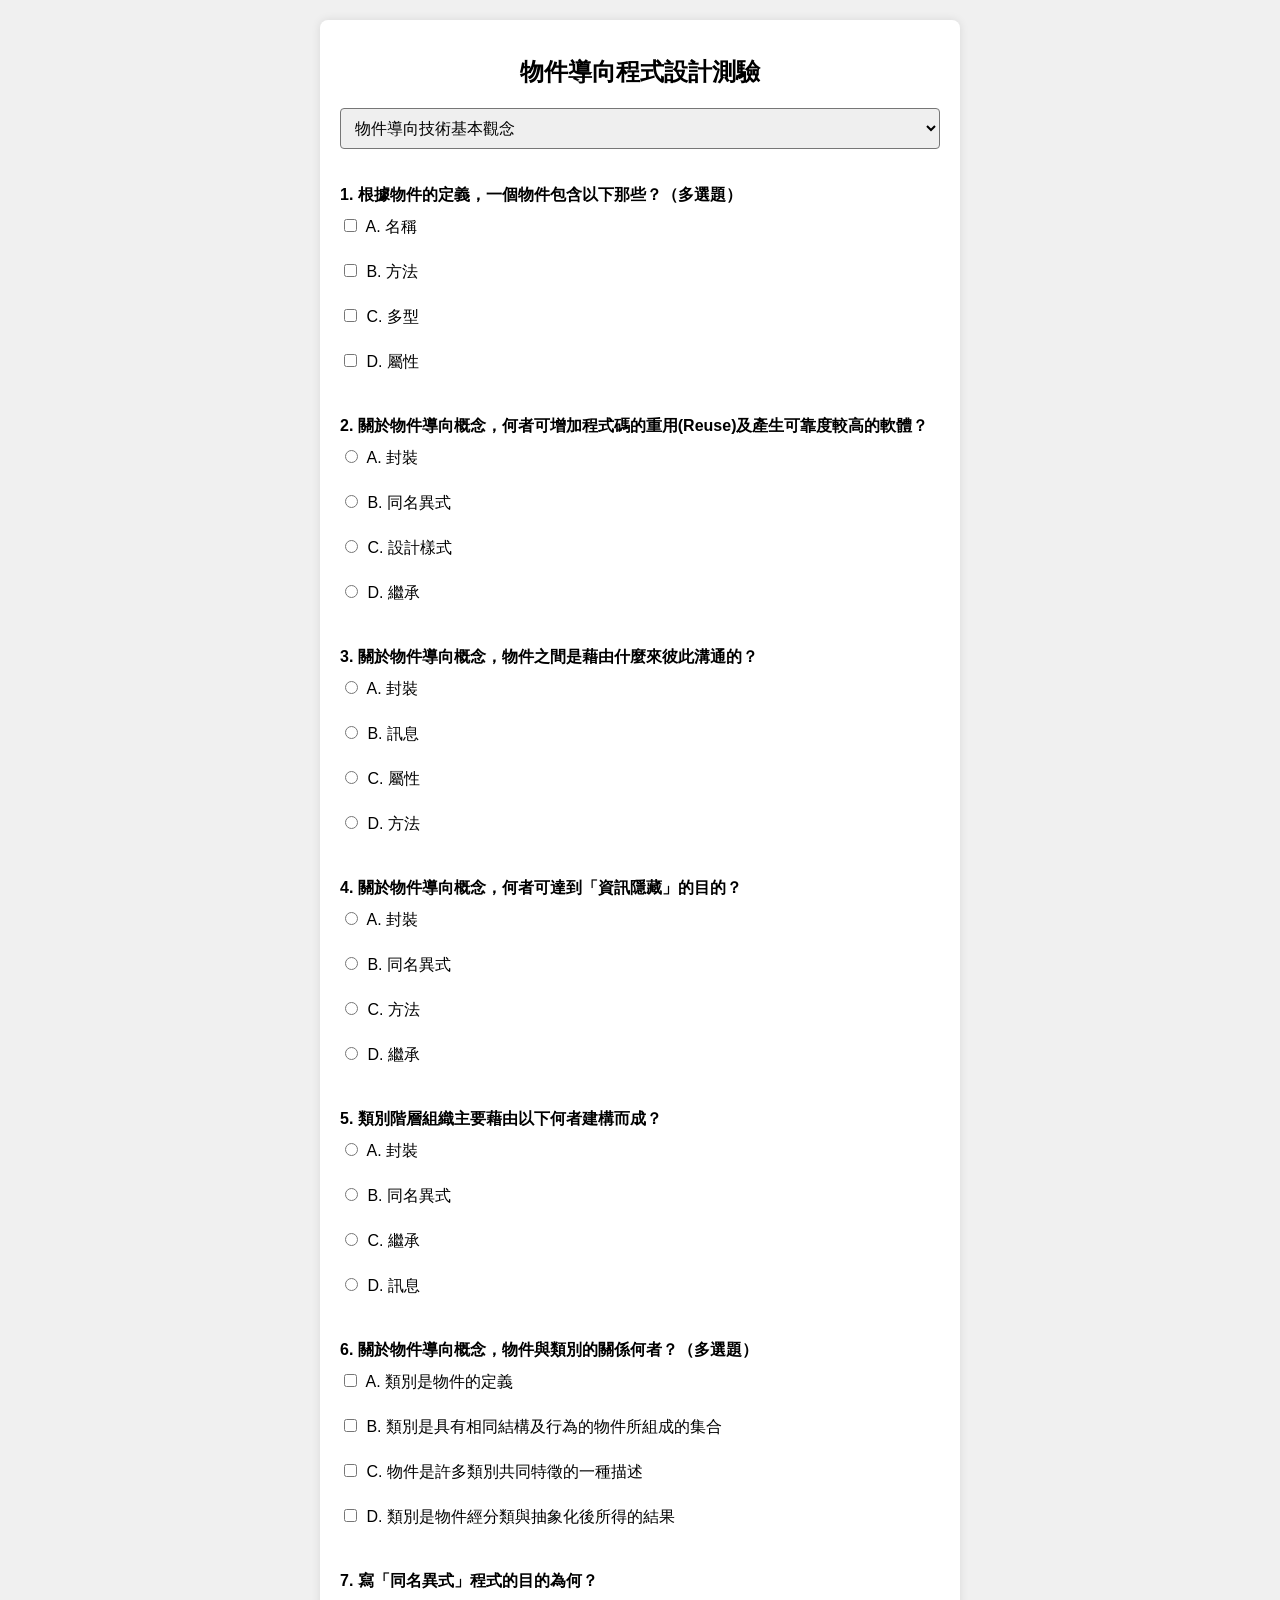
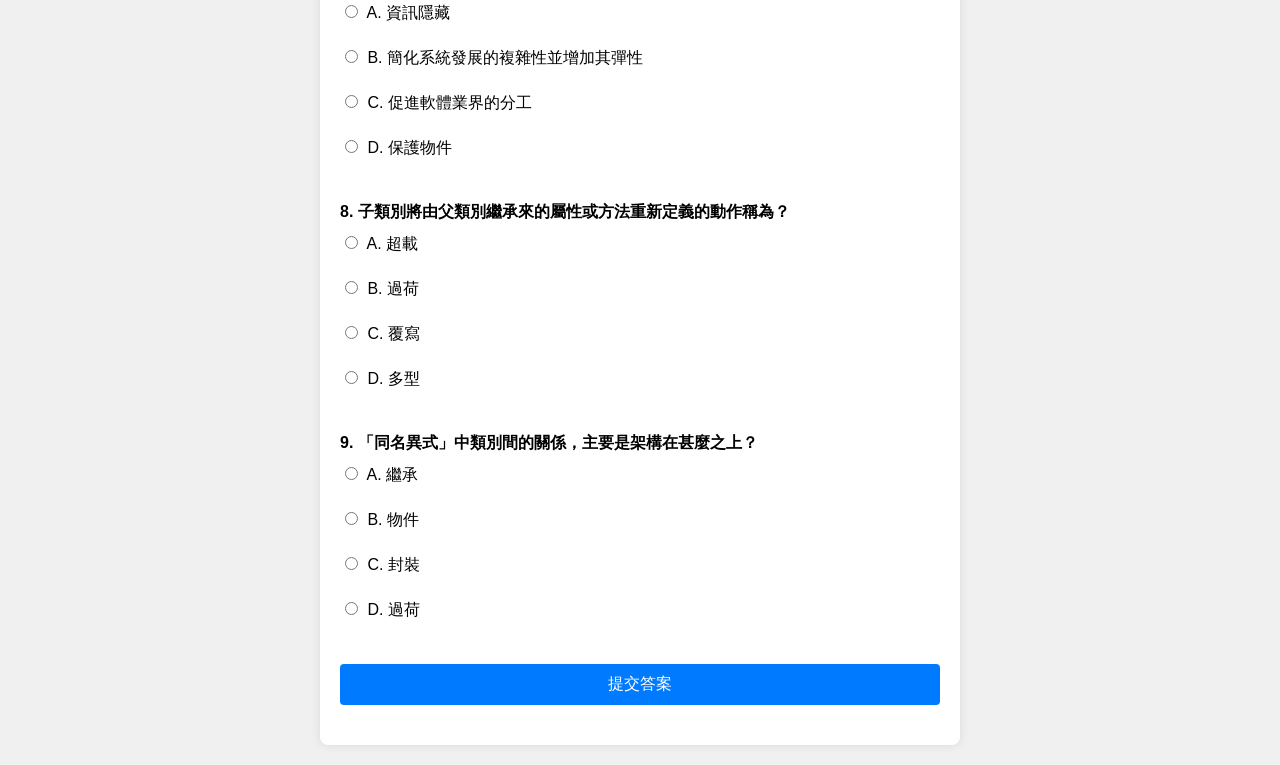
==== index.html @ 7e4e0c1c "Add files via upload" ====
<script type="text/javascript">
        var gk_isXlsx = false;
        var gk_xlsxFileLookup = {};
        var gk_fileData = {};
        function filledCell(cell) {
          return cell !== '' && cell != null;
        }
        function loadFileData(filename) {
        if (gk_isXlsx && gk_xlsxFileLookup[filename]) {
            try {
                var workbook = XLSX.read(gk_fileData[filename], { type: 'base64' });
                var firstSheetName = workbook.SheetNames[0];
                var worksheet = workbook.Sheets[firstSheetName];

                // Convert sheet to JSON to filter blank rows
                var jsonData = XLSX.utils.sheet_to_json(worksheet, { header: 1, blankrows: false, defval: '' });
                // Filter out blank rows (rows where all cells are empty, null, or undefined)
                var filteredData = jsonData.filter(row => row.some(filledCell));

                // Heuristic to find the header row by ignoring rows with fewer filled cells than the next row
                var headerRowIndex = filteredData.findIndex((row, index) =>
                  row.filter(filledCell).length >= filteredData[index + 1]?.filter(filledCell).length
                );
                // Fallback
                if (headerRowIndex === -1 || headerRowIndex > 25) {
                  headerRowIndex = 0;
                }

                // Convert filtered JSON back to CSV
                var csv = XLSX.utils.aoa_to_sheet(filteredData.slice(headerRowIndex)); // Create a new sheet from filtered array of arrays
                csv = XLSX.utils.sheet_to_csv(csv, { header: 1 });
                return csv;
            } catch (e) {
                console.error(e);
                return "";
            }
        }
        return gk_fileData[filename] || "";
        }
        </script><!DOCTYPE html>
<html lang="zh-TW">
<head>
  <meta charset="UTF-8">
  <meta name="viewport" content="width=device-width, initial-scale=1.0">
  <title>物件導向程式設計測驗</title>
  <style>
    body {
      font-family: Arial, sans-serif;
      background-color: #f0f0f0;
      margin: 0;
      padding: 20px;
    }
    .container {
      background-color: white;
      padding: 20px;
      border-radius: 8px;
      box-shadow: 0 0 10px rgba(0, 0, 0, 0.1);
      max-width: 600px;
      width: 100%;
      margin: 0 auto;
    }
    h1 {
      text-align: center;
      font-size: 24px;
      margin-bottom: 20px;
    }
    select {
      width: 100%;
      padding: 10px;
      margin-bottom: 20px;
      font-size: 16px;
      border-radius: 4px;
    }
    .question {
      margin-bottom: 20px;
    }
    .question p {
      font-weight: bold;
      margin-bottom: 10px;
    }
    .question img {
      max-width: 100%;
      height: auto;
      margin: 10px 0;
      border: 1px solid #ddd;
      border-radius: 4px;
    }
    label {
      display: block;
      margin-bottom: 5px;
    }
    input[type="radio"], input[type="checkbox"] {
      margin-right: 5px;
    }
    button {
      background-color: #007bff;
      color: white;
      padding: 10px;
      border: none;
      border-radius: 4px;
      cursor: pointer;
      width: 100%;
      font-size: 16px;
    }
    button:hover {
      background-color: #0056b3;
    }
    .result {
      margin-top: 10px;
      font-size: 14px;
    }
    .correct {
      color: green;
    }
    .incorrect {
      color: red;
    }
    #total-result {
      margin-top: 20px;
      font-weight: bold;
      text-align: center;
    }
    a {
      color: #007bff;
      text-decoration: underline;
    }
    a:hover {
      color: #0056b3;
    }
    html, body {
      height: auto;
      overflow-y: auto;
    }
  </style>
</head>
<body>
  <div class="container">
    <h1>物件導向程式設計測驗</h1>
    <select id="quiz-select">
      <option value="basic">物件導向技術基本觀念</option>
      <option value="modeling">物件資料結構塑模</option>
      <option value="interaction">互動行為塑模</option>
      <option value="activity">作業行為塑模</option>
    </select>
    <div id="quiz"></div>
    <button id="submit">提交答案</button>
    <div id="total-result"></div>
  </div>

  <script>
    const quizzes = {
      basic: [
        {
          id: 'q1',
          text: '根據物件的定義，一個物件包含以下那些？（多選題）',
          type: 'checkbox',
          options: [
            { value: 'A', label: '名稱' },
            { value: 'B', label: '方法' },
            { value: 'C', label: '多型' },
            { value: 'D', label: '屬性' }
          ],
          correct: ['A', 'B', 'D']
        },
        {
          id: 'q2',
          text: '關於物件導向概念，何者可增加程式碼的重用(Reuse)及產生可靠度較高的軟體？',
          type: 'radio',
          options: [
            { value: 'A', label: '封裝' },
            { value: 'B', label: '同名異式' },
            { value: 'C', label: '設計樣式' },
            { value: 'D', label: '繼承' }
          ],
          correct: 'D'
        },
        {
          id: 'q3',
          text: '關於物件導向概念，物件之間是藉由什麼來彼此溝通的？',
          type: 'radio',
          options: [
            { value: 'A', label: '封裝' },
            { value: 'B', label: '訊息' },
            { value: 'C', label: '屬性' },
            { value: 'D', label: '方法' }
          ],
          correct: 'B'
        },
        {
          id: 'q4',
          text: '關於物件導向概念，何者可達到「資訊隱藏」的目的？',
          type: 'radio',
          options: [
            { value: 'A', label: '封裝' },
            { value: 'B', label: '同名異式' },
            { value: 'C', label: '方法' },
            { value: 'D', label: '繼承' }
          ],
          correct: 'A'
        },
        {
          id: 'q5',
          text: '類別階層組織主要藉由以下何者建構而成？',
          type: 'radio',
          options: [
            { value: 'A', label: '封裝' },
            { value: 'B', label: '同名異式' },
            { value: 'C', label: '繼承' },
            { value: 'D', label: '訊息' }
          ],
          correct: 'C'
        },
        {
          id: 'q6',
          text: '關於物件導向概念，物件與類別的關係何者？（多選題）',
          type: 'checkbox',
          options: [
            { value: 'A', label: '類別是物件的定義' },
            { value: 'B', label: '類別是具有相同結構及行為的物件所組成的集合' },
            { value: 'C', label: '物件是許多類別共同特徵的一種描述' },
            { value: 'D', label: '類別是物件經分類與抽象化後所得的結果' }
          ],
          correct: ['A', 'B', 'D']
        },
        {
          id: 'q7',
          text: '寫「同名異式」程式的目的為何？',
          type: 'radio',
          options: [
            { value: 'A', label: '資訊隱藏' },
            { value: 'B', label: '簡化系統發展的複雜性並增加其彈性' },
            { value: 'C', label: '促進軟體業界的分工' },
            { value: 'D', label: '保護物件' }
          ],
          correct: 'B'
        },
        {
          id: 'q8',
          text: '子類別將由父類別繼承來的屬性或方法重新定義的動作稱為？',
          type: 'radio',
          options: [
            { value: 'A', label: '超載' },
            { value: 'B', label: '過荷' },
            { value: 'C', label: '覆寫' },
            { value: 'D', label: '多型' }
          ],
          correct: 'C'
        },
        {
          id: 'q9',
          text: '「同名異式」中類別間的關係，主要是架構在甚麼之上？',
          type: 'radio',
          options: [
            { value: 'A', label: '繼承' },
            { value: 'B', label: '物件' },
            { value: 'C', label: '封裝' },
            { value: 'D', label: '過荷' }
          ],
          correct: 'A'
        }
      ],
      modeling: [
        {
          id: 'q1',
          text: '在使用個案模式之中，最主要是利用何者去分析與設計出類別圖？',
          type: 'radio',
          options: [
            { value: 'A', label: '使用個案之情節' },
            { value: 'B', label: '使用個案圖' },
            { value: 'C', label: '行為者' },
            { value: 'D', label: '使用個案間之關係' }
          ],
          correct: 'A'
        },
        {
          id: 'q2',
          text: '以下何者最適合設計為類別的操作(或稱為方法)？（多選題）',
          type: 'checkbox',
          options: [
            { value: 'A', label: '置入購物車' },
            { value: 'B', label: '數量' },
            { value: 'C', label: '會員' },
            { value: 'D', label: '計算總金額' }
          ],
          correct: ['A', 'D']
        },
        {
          id: 'q3',
          text: '關於類別圖中關聯關係的基數，如果兩類別A與B，1個A的物件對應到多個B的物件，而1個B的物件也對應到多個A的物件，請問A與B之關聯基數為何？',
          type: 'radio',
          options: [
            { value: 'A', label: '1對1' },
            { value: 'B', label: '1對多' },
            { value: 'C', label: '多對1' },
            { value: 'D', label: '多對多' }
          ],
          correct: 'D'
        },
        {
          id: 'q4',
          text: '物件的特徵、值或狀態通常被設計成何者？',
          type: 'radio',
          options: [
            { value: 'A', label: '類別' },
            { value: 'B', label: '屬性' },
            { value: 'C', label: '操作' },
            { value: 'D', label: '訊息' }
          ],
          correct: 'B'
        },
        {
          id: 'q5',
          text: '價格適合當作以下哪個類別的屬性？',
          type: 'radio',
          options: [
            { value: 'A', label: '商品' },
            { value: 'B', label: '倉庫' },
            { value: 'C', label: '業務部' },
            { value: 'D', label: '客戶' }
          ],
          correct: 'A'
        },
        {
          id: 'q6',
          text: '在我們所學的分析與設計的方法中，完成需求塑模之後，以下哪一種圖要優先完成？',
          type: 'radio',
          options: [
            { value: 'A', label: '類別圖' },
            { value: 'B', label: '循序圖' },
            { value: 'C', label: '元件圖' },
            { value: 'D', label: '合作圖' }
          ],
          correct: 'A'
        },
        {
          id: 'q7',
          text: '以下那一種圖可用於描述一系統於某一時間點的系統影像(Snapshot)，並可藉由一時間序列的此種圖形來表達系統的行為？',
          type: 'radio',
          options: [
            { value: 'A', label: '物件圖' },
            { value: 'B', label: '元件圖' },
            { value: 'C', label: '部署圖' },
            { value: 'D', label: '使用個案圖' }
          ],
          correct: 'A'
        },
        {
          id: 'q8',
          text: '物件圖必須以下面那一種圖的內容做為基礎？',
          type: 'radio',
          options: [
            { value: 'A', label: '部署圖' },
            { value: 'B', label: '類別圖' },
            { value: 'C', label: '狀態圖' },
            { value: 'D', label: '元件圖' }
          ],
          correct: 'B'
        },
        {
          id: 'q9',
          text: '附件中的圖形，哪些是子類別？（多選題）',
          image: 'https://flipclass.stust.edu.tw/sysdata/attach/kexam.32881/kques.792079/41922f238515ae775516081a9385f097.png',
          type: 'checkbox',
          options: [
            { value: 'A', label: '客戶' },
            { value: 'B', label: '個人客戶' },
            { value: 'C', label: '公司客戶' },
            { value: 'D', label: '員工' }
          ],
          correct: ['B', 'C']
        },
        {
          id: 'q10',
          text: '附件中的圖形，哪些是子類別？（多選題）',
          image: 'https://flipclass.stust.edu.tw/sysdata/attach/kexam.32881/kques.792080/d2e7b8fa0a4dc92fdf7e2ba52b1435cc.png',
          type: 'checkbox',
          options: [
            { value: 'A', label: '客戶' },
            { value: 'B', label: '個人客戶' },
            { value: 'C', label: '公司客戶' },
            { value: 'D', label: '員工' }
          ],
          correct: ['B', 'C']
        },
        {
          id: 'q11',
          text: '底下的圖形中，個人客戶有幾個屬性？',
          image: 'https://flipclass.stust.edu.tw/sysdata/attach/kexam.32881/kques.792080/d2e7b8fa0a4dc92fdf7e2ba52b1435cc.png',
          type: 'radio',
          options: [
            { value: 'A', label: '1' },
            { value: 'B', label: '3' },
            { value: 'C', label: '4' },
            { value: 'D', label: '5' }
          ],
          correct: 'B'
        }
      ],
      interaction: [
        {
          id: 'q1',
          text: '以下那一種圖可以描述物件間以訊息傳遞之互動行為？',
          type: 'radio',
          options: [
            { value: 'A', label: '部署圖' },
            { value: 'B', label: '循序圖' },
            { value: 'C', label: '狀態圖' },
            { value: 'D', label: '類別圖' }
          ],
          correct: 'B'
        },
        {
          id: 'q2',
          text: '循序圖所描述物件間訊息傳遞之互動過程，主要是來自於哪裡？',
          type: 'radio',
          options: [
            { value: 'A', label: '物件圖' },
            { value: 'B', label: '使用個案之情節' },
            { value: 'C', label: '類別圖' },
            { value: 'D', label: '使用個案圖' }
          ],
          correct: 'B'
        },
        {
          id: 'q3',
          text: '關於循序圖中的各種元素，以下何者描述錯誤？',
          type: 'radio',
          options: [
            { value: 'A', label: '「控制焦點」表達物件執行某動作之時段' },
            { value: 'B', label: '「訊息」是由某一物件送至另一物件以啟動操作' },
            { value: 'C', label: '「生命線」是表達物件在某時段之存在' },
            { value: 'D', label: '「物件」不能傳送訊息給行為者' }
          ],
          correct: 'D'
        },
        {
          id: 'q4',
          text: '下圖中，哪一個不是操作？',
          image: 'https://flipclass.stust.edu.tw/sysdata/attach/itemPool.125/kques.82865/ba0c3c508a8ff8b4c70ac8c2fc1a2e60.png',
          type: 'radio',
          options: [
            { value: 'A', label: '修改訂購數量' },
            { value: 'B', label: '設定訂購數量' },
            { value: 'C', label: '計算總金額' },
            { value: 'D', label: '購物車內容明細' }
          ],
          correct: 'D'
        },
        {
          id: 'q5',
          text: '在下圖中，購物車物件擁有哪些操作或方法？（多選題）',
          image: 'https://flipclass.stust.edu.tw/sysdata/attach/itemPool.125/kques.82865/ba0c3c508a8ff8b4c70ac8c2fc1a2e60.png',
          type: 'checkbox',
          options: [
            { value: 'A', label: '修改訂購數量' },
            { value: 'B', label: '設定訂購數量' },
            { value: 'C', label: '計算總金額' },
            { value: 'D', label: '購物車內容明細' }
          ],
          correct: ['B', 'C']
        },
        {
          id: 'q6',
          text: '根據上課教材的方法，是參考以下那些去建構循序圖？（多選題）',
          type: 'checkbox',
          options: [
            { value: 'A', label: '類別圖' },
            { value: 'B', label: '使用個案情節' },
            { value: 'C', label: '元件圖' },
            { value: 'D', label: '活動圖' }
          ],
          correct: ['A', 'B']
        },
        {
          id: 'q7',
          text: '以下哪種圖，訊息必須標示序號，否則無法知道訊息發送的順序？',
          type: 'radio',
          options: [
            { value: 'A', label: '使用個案圖' },
            { value: 'B', label: '循序圖' },
            { value: 'C', label: '類別圖' },
            { value: 'D', label: '合作圖' }
          ],
          correct: 'D'
        },
        {
          id: 'q8',
          text: '循序圖中的那一種框架可做為隱藏部分細節之用？',
          type: 'radio',
          options: [
            { value: 'A', label: '多選一' },
            { value: 'B', label: '迴圈' },
            { value: 'C', label: '平行' },
            { value: 'D', label: '參考' }
          ],
          correct: 'D'
        },
        {
          id: 'q9',
          text: '如果循序圖沒有使用到框架，可以和那一種圖互相轉換？',
          type: 'radio',
          options: [
            { value: 'A', label: '狀態圖' },
            { value: 'B', label: '活動圖' },
            { value: 'C', label: '元件圖' },
            { value: 'D', label: '合作圖' }
          ],
          correct: 'D'
        },
        {
          id: 'q10',
          text: '附件中的圖形，哪一個是第三個送出的訊息？',
          image: 'https://flipclass.stust.edu.tw/sysdata/attach/kexam.33221/kques.803664/0f6ecdab46a3a22356ce23ea59856f04.png',
          type: 'radio',
          options: [
            { value: 'A', label: '修改訂購數量' },
            { value: 'B', label: '設定訂購數量' },
            { value: 'C', label: '計算總金額' },
            { value: 'D', label: '購物車內容明細' }
          ],
          correct: 'C'
        }
      ],
      activity: [
        {
          id: 'q1',
          text: '以下那一種圖可表達被描述者在其生命週期中的一些情況(Situation)，且在這些情況中轉換，每個情況都滿足某條件，可能正等待某些事件的發生，且可能正在執行某活動？',
          type: 'radio',
          options: [
            { value: 'A', label: '類別圖' },
            { value: 'B', label: '部署圖' },
            { value: 'C', label: '活動圖' },
            { value: 'D', label: '狀態圖' }
          ],
          correct: 'D'
        },
        {
          id: 'q2',
          text: '狀態圖可以描述以下何者的狀態與轉換？（多選題）',
          type: 'checkbox',
          options: [
            { value: 'A', label: '軟體' },
            { value: 'B', label: '硬體' },
            { value: 'C', label: '大自然現象' },
            { value: 'D', label: '以上皆非' }
          ],
          correct: ['A', 'B', 'C']
        },
        {
          id: 'q3',
          text: '哪些圖可以表達事情的先後順序？（多選題）',
          type: 'checkbox',
          options: [
            { value: 'A', label: '使用個案圖' },
            { value: 'B', label: '流程圖' },
            { value: 'C', label: '環境圖' },
            { value: 'D', label: '活動圖' }
          ],
          correct: ['B', 'D']
        },
        {
          id: 'q4',
          text: '關於狀態圖中之轉換：事件 [成立條件] ／ 動作，以下描述何者錯誤？',
          type: 'radio',
          options: [
            { value: 'A', label: '在每個轉換這三者都要具備' },
            { value: 'B', label: '[成立條件] 若判斷為真，狀態轉換才能發生' },
            { value: 'C', label: '動作是指一短暫且不能中斷的行為，執行完才會進入目的狀態' },
            { value: 'D', label: '事件是一種刺激，能激起狀態的轉換' }
          ],
          correct: 'A'
        },
        {
          id: 'q5',
          text: '以下那些圖具有深度？（多選題）',
          type: 'checkbox',
          options: [
            { value: 'A', label: '狀態圖' },
            { value: 'B', label: '活動圖' },
            { value: 'C', label: '元件圖' },
            { value: 'D', label: '部署圖' }
          ],
          correct: ['A', 'B']
        },
        {
          id: 'q6',
          text: '狀態圖中，那一種狀態可作為記憶之用？',
          type: 'radio',
          options: [
            { value: 'A', label: '超狀態' },
            { value: 'B', label: '結束狀態' },
            { value: 'C', label: '起始狀態' },
            { value: 'D', label: '歷史狀態' }
          ],
          correct: 'D'
        },
        {
          id: 'q7',
          text: '關於下圖，以下敘述何者錯誤？',
          image: 'https://flipclass.stust.edu.tw/sysdata/attach/kexam.33220/kques.803651/170c88b1de04f088accedf4e131e18fc.png',
          type: 'radio',
          options: [
            { value: 'A', label: '由狀態A，經事件p，進入狀態F的子狀態F1。' },
            { value: 'B', label: '由狀態B，經事件q，進入狀態F的子狀態F2。' },
            { value: 'C', label: '在狀態F的子狀態F3，經事件r，進入狀態C。' },
            { value: 'D', label: '狀態F必須進入結束狀態後，且經事件s，才能進入狀態D。' }
          ],
          correct: 'D'
        },
        {
          id: 'q8',
          text: '關於底下的圖形，何者描述錯誤？',
          image: 'https://flipclass.stust.edu.tw/sysdata/attach/kexam.33220/kques.803652/44599e50c51b6e5c7b951754764178e9.png',
          type: 'radio',
          options: [
            { value: 'A', label: '「24小時出貨」與「一般出貨」二選一執行' },
            { value: 'B', label: '有設定責任區' },
            { value: 'C', label: '「發票處理」與「出貨處理」可同時執行' },
            { value: 'D', label: '「結束訂單」上面只要任何一方先完成，馬上就可執行「結束訂單」' }
          ],
          correct: 'D'
        },
        {
          id: 'q9',
          text: '附圖中的洗滌狀態是哪一種類型的狀態？',
          image: 'https://flipclass.stust.edu.tw/sysdata/attach/kexam.33220/kques.803653/032d042cbc6d75a259083890db685053.png',
          type: 'radio',
          options: [
            { value: 'A', label: '循序組合狀態' },
            { value: 'B', label: '同步組合狀態' },
            { value: 'C', label: '歷史狀態' },
            { value: 'D', label: '開始狀態' }
          ],
          correct: 'A'
        },
        {
          id: 'q10',
          text: '關於下圖，以下敘述何者錯誤？',
          image: 'https://flipclass.stust.edu.tw/sysdata/attach/kexam.33220/kques.803654/8a0312f90f5aacfa0a92c83627f1a53b.png',
          type: 'radio',
          options: [
            { value: 'A', label: '一進入洗滌狀態，即同時處在「攪拌式」與「低速」兩個子狀態' },
            { value: 'B', label: '一分鐘後，即同時處在「攪拌式」與「中速」兩個子狀態' },
            { value: 'C', label: '五分鐘後，即同時處在「離心力」與「中速」兩個子狀態' },
            { value: 'D', label: '同時進入「結束」子狀態' }
          ],
          correct: 'C'
        }
      ]
    };

    const quizSelect = document.getElementById('quiz-select');
    const quizContainer = document.getElementById('quiz');
    const submitButton = document.getElementById('submit');
    const totalResult = document.getElementById('total-result');

    function renderQuiz(quizKey) {
      quizContainer.innerHTML = '';
      totalResult.innerHTML = '';
      const questions = quizzes[quizKey];
      try {
        questions.forEach((q, index) => {
          const questionDiv = document.createElement('div');
          questionDiv.className = 'question';
          questionDiv.innerHTML = `
            <p>${index + 1}. ${q.text}</p>
            ${q.image ? `<img src="${q.image}" alt="UML Diagram"><br><a href="${q.image}" target="_blank">查看原始圖片</a>` : ''}
            ${q.options.map(option => `
              <label>
                <input type="${q.type}" name="${q.id}" value="${option.value}">
                ${option.value}. ${option.label}
              </label><br>
            `).join('')}
            <p id="result-${q.id}" class="result"></p>
          `;
          quizContainer.appendChild(questionDiv);
        });
      } catch (error) {
        console.error('題目生成失敗:', error);
        quizContainer.innerHTML = '<p style="color: red;">題目載入失敗，請檢查程式碼或瀏覽器設定。</p>';
      }
    }

    // 初始載入第一個測驗
    renderQuiz(quizSelect.value);

    // 當選擇測驗時重新渲染
    quizSelect.addEventListener('change', () => {
      renderQuiz(quizSelect.value);
    });

    // 提交答案
    submitButton.addEventListener('click', () => {
      const questions = quizzes[quizSelect.value];
      let score = 0;
      const total = questions.length;

      questions.forEach(q => {
        const resultElement = document.getElementById(`result-${q.id}`);
        if (q.type === 'checkbox') {
          const selected = Array.from(document.querySelectorAll(`input[name="${q.id}"]:checked`)).map(input => input.value);
          const correct = q.correct;
          if (selected.length === correct.length && selected.every(val => correct.includes(val))) {
            score++;
            resultElement.innerHTML = '<span class="correct">正確</span>';
          } else {
            resultElement.innerHTML = `<span class="incorrect">錯誤 正確答案是 ${correct.join(', ')}</span>`;
          }
        } else {
          const selected = document.querySelector(`input[name="${q.id}"]:checked`)?.value;
          if (selected === q.correct) {
            score++;
            resultElement.innerHTML = '<span class="correct">正確</span>';
          } else {
            resultElement.innerHTML = `<span class="incorrect">錯誤 正確答案是 ${q.correct}</span>`;
          }
        }
      });

      totalResult.innerHTML = `總得分：${score} / ${total}（${(score / total * 100).toFixed(2)}%）`;
    });
  </script>
</body>
</html>
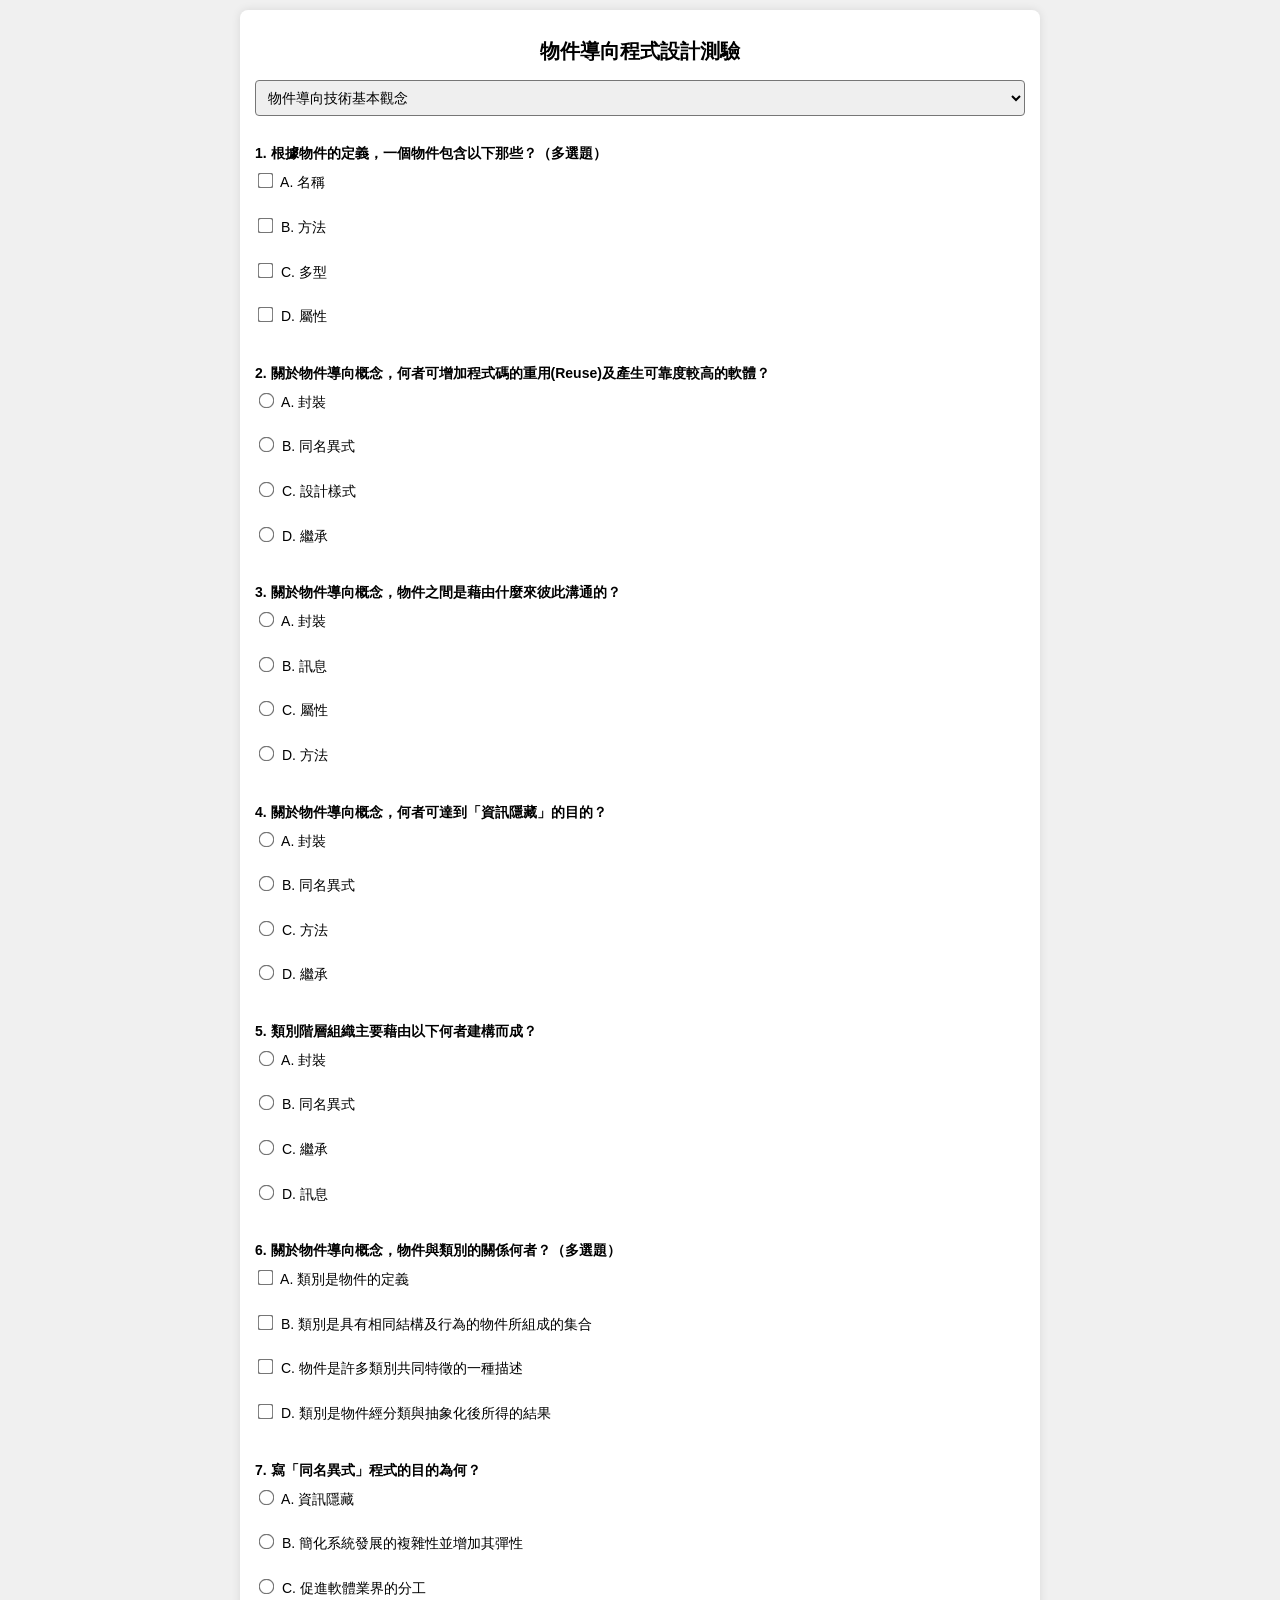
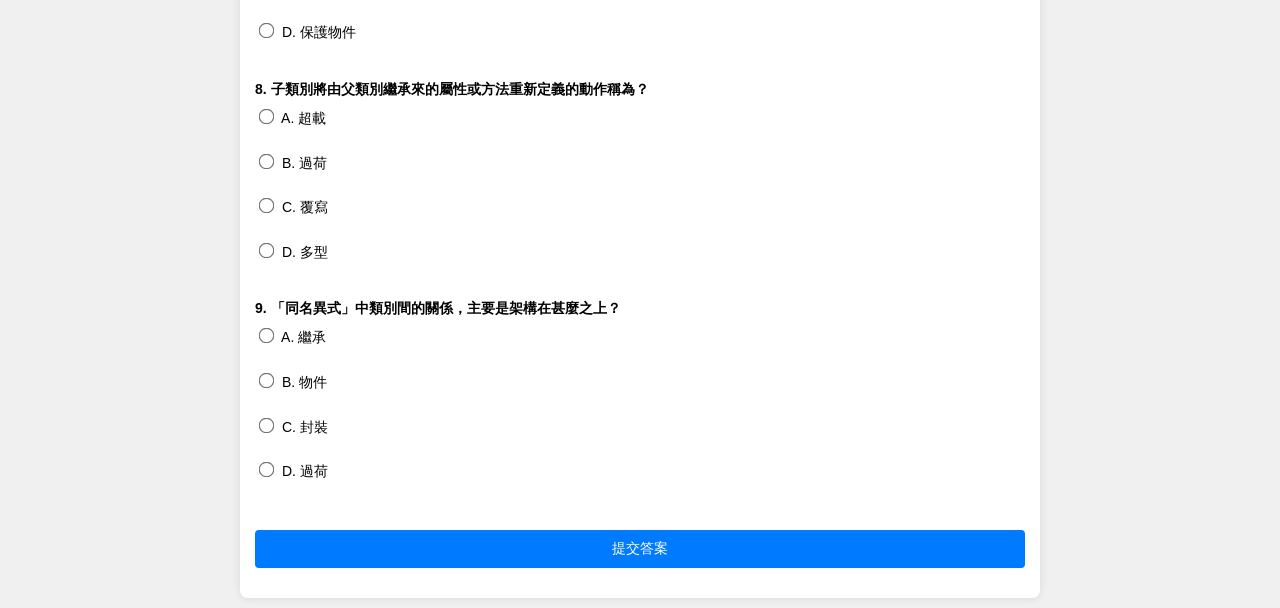
==== commit b63ab9f0: "Add files via upload" ====
--- a/index.html
+++ b/index.html
@@ -41,56 +41,64 @@
 <html lang="zh-TW">
 <head>
   <meta charset="UTF-8">
-  <meta name="viewport" content="width=device-width, initial-scale=1.0">
+  <meta name="viewport" content="width=device-width, initial-scale=1.0, maximum-scale=2.0">
   <title>物件導向程式設計測驗</title>
   <style>
     body {
       font-family: Arial, sans-serif;
       background-color: #f0f0f0;
       margin: 0;
-      padding: 20px;
+      padding: 10px;
+      font-size: 16px;
     }
     .container {
       background-color: white;
-      padding: 20px;
+      padding: 15px;
       border-radius: 8px;
       box-shadow: 0 0 10px rgba(0, 0, 0, 0.1);
-      max-width: 600px;
+      max-width: 800px;
       width: 100%;
       margin: 0 auto;
+      box-sizing: border-box;
     }
     h1 {
       text-align: center;
-      font-size: 24px;
-      margin-bottom: 20px;
+      font-size: 20px;
+      margin-bottom: 15px;
     }
     select {
       width: 100%;
-      padding: 10px;
-      margin-bottom: 20px;
-      font-size: 16px;
+      padding: 8px;
+      margin-bottom: 15px;
+      font-size: 14px;
       border-radius: 4px;
+      box-sizing: border-box;
     }
     .question {
-      margin-bottom: 20px;
+      margin-bottom: 15px;
     }
     .question p {
       font-weight: bold;
-      margin-bottom: 10px;
+      margin-bottom: 8px;
+      font-size: 14px;
     }
     .question img {
       max-width: 100%;
       height: auto;
-      margin: 10px 0;
+      margin: 8px 0;
       border: 1px solid #ddd;
       border-radius: 4px;
+      display: block;
     }
     label {
       display: block;
       margin-bottom: 5px;
+      font-size: 14px;
+      line-height: 1.4;
     }
     input[type="radio"], input[type="checkbox"] {
       margin-right: 5px;
+      transform: scale(1.2);
     }
     button {
       background-color: #007bff;
@@ -100,14 +108,22 @@
       border-radius: 4px;
       cursor: pointer;
       width: 100%;
-      font-size: 16px;
+      font-size: 14px;
+      margin-top: 10px;
+      box-sizing: border-box;
     }
     button:hover {
       background-color: #0056b3;
     }
+    #next-unit {
+      background-color: #28a745;
+    }
+    #next-unit:hover {
+      background-color: #218838;
+    }
     .result {
-      margin-top: 10px;
-      font-size: 14px;
+      margin-top: 8px;
+      font-size: 12px;
     }
     .correct {
       color: green;
@@ -116,13 +132,15 @@
       color: red;
     }
     #total-result {
-      margin-top: 20px;
+      margin-top: 15px;
       font-weight: bold;
       text-align: center;
+      font-size: 14px;
     }
     a {
       color: #007bff;
       text-decoration: underline;
+      font-size: 12px;
     }
     a:hover {
       color: #0056b3;
@@ -130,6 +148,42 @@
     html, body {
       height: auto;
       overflow-y: auto;
+      -webkit-overflow-scrolling: touch;
+    }
+    @media (max-width: 600px) {
+      body {
+        padding: 5px;
+        font-size: 14px;
+      }
+      .container {
+        padding: 10px;
+      }
+      h1 {
+        font-size: 18px;
+      }
+      select {
+        font-size: 12px;
+        padding: 6px;
+      }
+      .question p {
+        font-size: 12px;
+      }
+      label {
+        font-size: 12px;
+      }
+      button {
+        font-size: 12px;
+        padding: 8px;
+      }
+      .result {
+        font-size: 11px;
+      }
+      #total-result {
+        font-size: 12px;
+      }
+      a {
+        font-size: 11px;
+      }
     }
   </style>
 </head>
@@ -141,9 +195,11 @@
       <option value="modeling">物件資料結構塑模</option>
       <option value="interaction">互動行為塑模</option>
       <option value="activity">作業行為塑模</option>
+      <option value="component">系統元件與結構塑模</option>
     </select>
     <div id="quiz"></div>
     <button id="submit">提交答案</button>
+    <button id="next-unit" style="display: none;">下一個單元</button>
     <div id="total-result"></div>
   </div>
 
@@ -646,17 +702,135 @@
           ],
           correct: 'C'
         }
+      ],
+      component: [
+        {
+          id: 'q1',
+          text: '元件圖主要是描述何種元件之間的靜態結構關係？',
+          type: 'radio',
+          options: [
+            { value: 'A', label: '軟體' },
+            { value: 'B', label: '使用個案' },
+            { value: 'C', label: '硬體' },
+            { value: 'D', label: '活動' }
+          ],
+          correct: 'A'
+        },
+        {
+          id: 'q2',
+          text: '以下何者不能是元件圖中的元件？',
+          type: 'radio',
+          options: [
+            { value: 'A', label: '可執行檔' },
+            { value: 'B', label: '程式檔' },
+            { value: 'C', label: '資料庫' },
+            { value: 'D', label: '智慧型手機' }
+          ],
+          correct: 'D'
+        },
+        {
+          id: 'q3',
+          text: '附件中的圖形是那一種UML圖？',
+          image: 'https://flipclass.stust.edu.tw/sysdata/attach/kexam.33219/kques.803640/715112fc4b56b3e5c054fd697c41e80b.png',
+          type: 'radio',
+          options: [
+            { value: 'A', label: '部署圖' },
+            { value: 'B', label: '元件圖' },
+            { value: 'C', label: '活動圖' },
+            { value: 'D', label: '循序圖' }
+          ],
+          correct: 'B'
+        },
+        {
+          id: 'q4',
+          text: '附圖中有多少個介面？',
+          image: 'https://flipclass.stust.edu.tw/sysdata/attach/kexam.33219/kques.803642/ce556f858750f3d74439fc948170f65d.png',
+          type: 'radio',
+          options: [
+            { value: 'A', label: '1' },
+            { value: 'B', label: '2' },
+            { value: 'C', label: '3' },
+            { value: 'D', label: '4' }
+          ],
+          correct: 'B'
+        },
+        {
+          id: 'q5',
+          text: '在元件圖中，介面通常用那些符號來表示？（多選題）',
+          type: 'checkbox',
+          options: [
+            { value: 'A', label: '小空心圓' },
+            { value: 'B', label: '類別符號' },
+            { value: 'C', label: '表格符號' },
+            { value: 'D', label: '三角符號' }
+          ],
+          correct: ['A', 'B']
+        },
+        {
+          id: 'q6',
+          text: '附件中的圖形是那一種UML圖？',
+          image: 'https://flipclass.stust.edu.tw/sysdata/attach/kexam.33219/kques.803641/4ed36153cacdea6217ec62923ce29776.png',
+          type: 'radio',
+          options: [
+            { value: 'A', label: '類別圖' },
+            { value: 'B', label: '狀態圖' },
+            { value: 'C', label: '元件圖' },
+            { value: 'D', label: '部署圖' }
+          ],
+          correct: 'D'
+        },
+        {
+          id: 'q7',
+          text: '附圖中有多少個節點？',
+          image: 'https://flipclass.stust.edu.tw/sysdata/attach/kexam.33219/kques.803643/731c1867986f22cdbb9300f4300c84c2.png',
+          type: 'radio',
+          options: [
+            { value: 'A', label: '2' },
+            { value: 'B', label: '3' },
+            { value: 'C', label: '4' },
+            { value: 'D', label: '5' }
+          ],
+          correct: 'C'
+        },
+        {
+          id: 'q8',
+          text: '使用者自行定義新的UML造型(stereotypes)，要以何種符號去標示其用途？',
+          type: 'radio',
+          options: [
+            { value: 'A', label: '{{ }}' },
+            { value: 'B', label: '<< >>' },
+            { value: 'C', label: '" "' },
+            { value: 'D', label: '(( ))' }
+          ],
+          correct: 'B'
+        },
+        {
+          id: 'q9',
+          text: '以下何者不能是部署圖中的節點(nodes)？',
+          type: 'radio',
+          options: [
+            { value: 'A', label: '伺服器' },
+            { value: 'B', label: '平板電腦' },
+            { value: 'C', label: '區域網路' },
+            { value: 'D', label: '作業系統' }
+          ],
+          correct: 'D'
+        }
       ]
     };
 
     const quizSelect = document.getElementById('quiz-select');
     const quizContainer = document.getElementById('quiz');
     const submitButton = document.getElementById('submit');
+    const nextUnitButton = document.getElementById('next-unit');
     const totalResult = document.getElementById('total-result');
+
+    const quizOrder = ['basic', 'modeling', 'interaction', 'activity', 'component'];
 
     function renderQuiz(quizKey) {
       quizContainer.innerHTML = '';
       totalResult.innerHTML = '';
+      nextUnitButton.style.display = 'none';
       const questions = quizzes[quizKey];
       try {
         questions.forEach((q, index) => {
@@ -718,6 +892,18 @@
       });
 
       totalResult.innerHTML = `總得分：${score} / ${total}（${(score / total * 100).toFixed(2)}%）`;
+      nextUnitButton.style.display = 'block';
+      const currentIndex = quizOrder.indexOf(quizSelect.value);
+      nextUnitButton.textContent = currentIndex < quizOrder.length - 1 ? '下一個單元' : '回到第一單元';
+    });
+
+    // 下一個單元
+    nextUnitButton.addEventListener('click', () => {
+      const currentIndex = quizOrder.indexOf(quizSelect.value);
+      const nextIndex = (currentIndex + 1) % quizOrder.length;
+      const nextQuizKey = quizOrder[nextIndex];
+      quizSelect.value = nextQuizKey;
+      renderQuiz(nextQuizKey);
     });
   </script>
 </body>
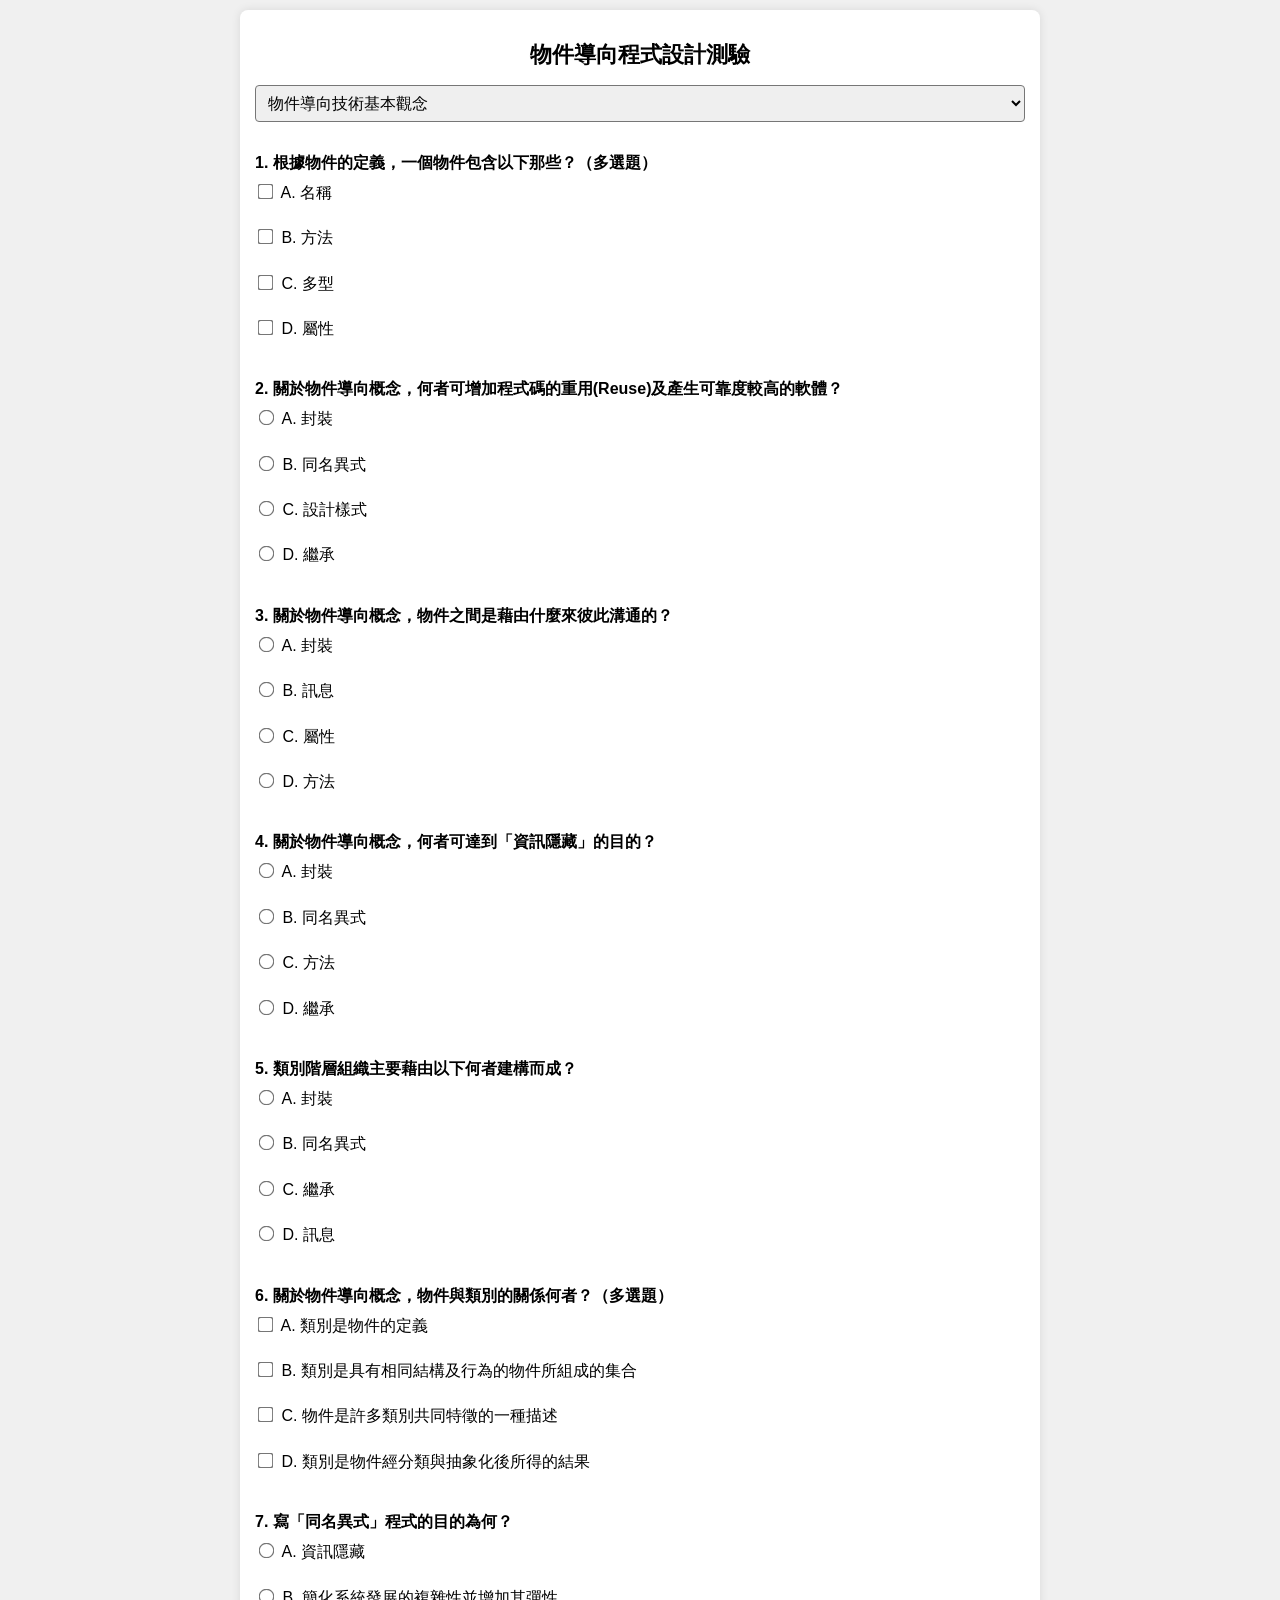
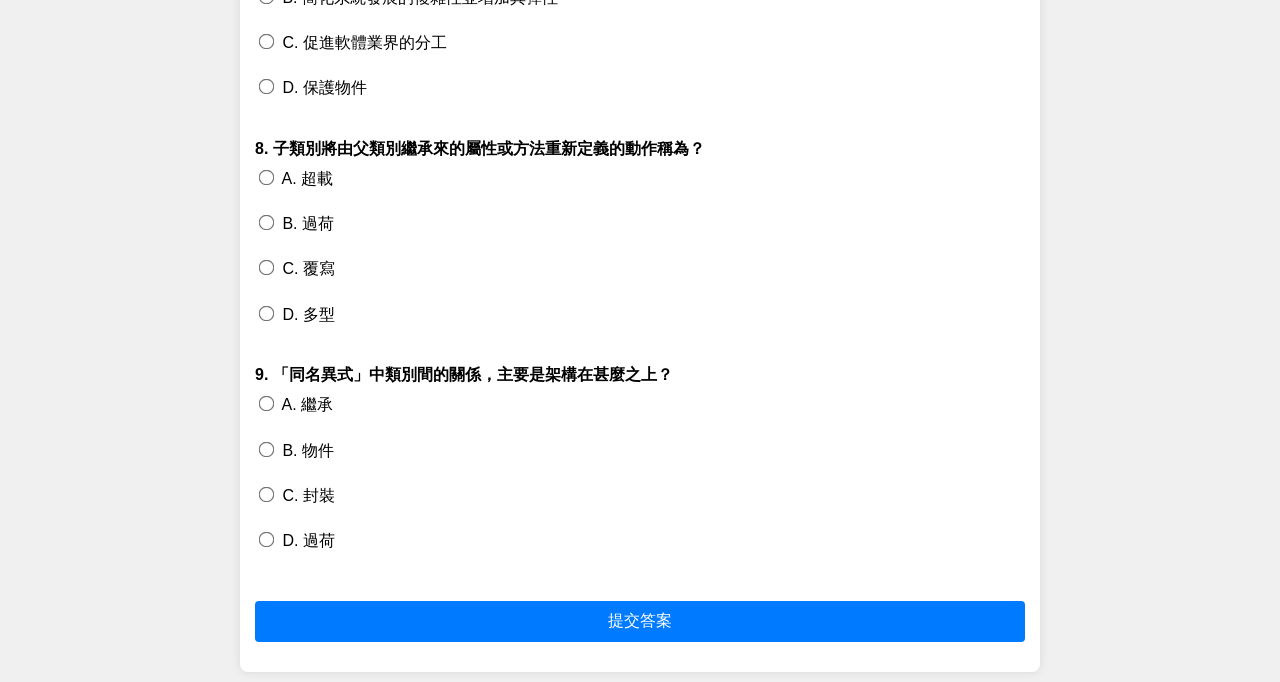
==== commit 67e28da1: "Add files via upload" ====
--- a/index.html
+++ b/index.html
@@ -63,14 +63,14 @@
     }
     h1 {
       text-align: center;
-      font-size: 20px;
+      font-size: 22px;
       margin-bottom: 15px;
     }
     select {
       width: 100%;
       padding: 8px;
       margin-bottom: 15px;
-      font-size: 14px;
+      font-size: 16px;
       border-radius: 4px;
       box-sizing: border-box;
     }
@@ -80,7 +80,7 @@
     .question p {
       font-weight: bold;
       margin-bottom: 8px;
-      font-size: 14px;
+      font-size: 16px;
     }
     .question img {
       max-width: 100%;
@@ -93,7 +93,7 @@
     label {
       display: block;
       margin-bottom: 5px;
-      font-size: 14px;
+      font-size: 16px;
       line-height: 1.4;
     }
     input[type="radio"], input[type="checkbox"] {
@@ -108,7 +108,7 @@
       border-radius: 4px;
       cursor: pointer;
       width: 100%;
-      font-size: 14px;
+      font-size: 16px;
       margin-top: 10px;
       box-sizing: border-box;
     }
@@ -123,7 +123,7 @@
     }
     .result {
       margin-top: 8px;
-      font-size: 12px;
+      font-size: 14px;
     }
     .correct {
       color: green;
@@ -135,12 +135,12 @@
       margin-top: 15px;
       font-weight: bold;
       text-align: center;
-      font-size: 14px;
+      font-size: 16px;
     }
     a {
       color: #007bff;
       text-decoration: underline;
-      font-size: 12px;
+      font-size: 14px;
     }
     a:hover {
       color: #0056b3;
@@ -153,36 +153,36 @@
     @media (max-width: 600px) {
       body {
         padding: 5px;
-        font-size: 14px;
+        font-size: 15px;
       }
       .container {
         padding: 10px;
       }
       h1 {
-        font-size: 18px;
+        font-size: 20px;
       }
       select {
+        font-size: 14px;
+        padding: 6px;
+      }
+      .question p {
+        font-size: 14px;
+      }
+      label {
+        font-size: 14px;
+      }
+      button {
+        font-size: 14px;
+        padding: 8px;
+      }
+      .result {
         font-size: 12px;
-        padding: 6px;
-      }
-      .question p {
+      }
+      #total-result {
+        font-size: 14px;
+      }
+      a {
         font-size: 12px;
-      }
-      label {
-        font-size: 12px;
-      }
-      button {
-        font-size: 12px;
-        padding: 8px;
-      }
-      .result {
-        font-size: 11px;
-      }
-      #total-result {
-        font-size: 12px;
-      }
-      a {
-        font-size: 11px;
       }
     }
   </style>
@@ -849,6 +849,7 @@
           `;
           quizContainer.appendChild(questionDiv);
         });
+        window.scrollTo(0, 0); // 每次渲染新測驗時滾動到頂部
       } catch (error) {
         console.error('題目生成失敗:', error);
         quizContainer.innerHTML = '<p style="color: red;">題目載入失敗，請檢查程式碼或瀏覽器設定。</p>';
@@ -865,6 +866,7 @@
 
     // 提交答案
     submitButton.addEventListener('click', () => {
+      const scrollPosition = window.scrollY; // 保存當前滾動位置
       const questions = quizzes[quizSelect.value];
       let score = 0;
       const total = questions.length;
@@ -895,6 +897,7 @@
       nextUnitButton.style.display = 'block';
       const currentIndex = quizOrder.indexOf(quizSelect.value);
       nextUnitButton.textContent = currentIndex < quizOrder.length - 1 ? '下一個單元' : '回到第一單元';
+      window.scrollTo(0, scrollPosition); // 恢復滾動位置
     });
 
     // 下一個單元
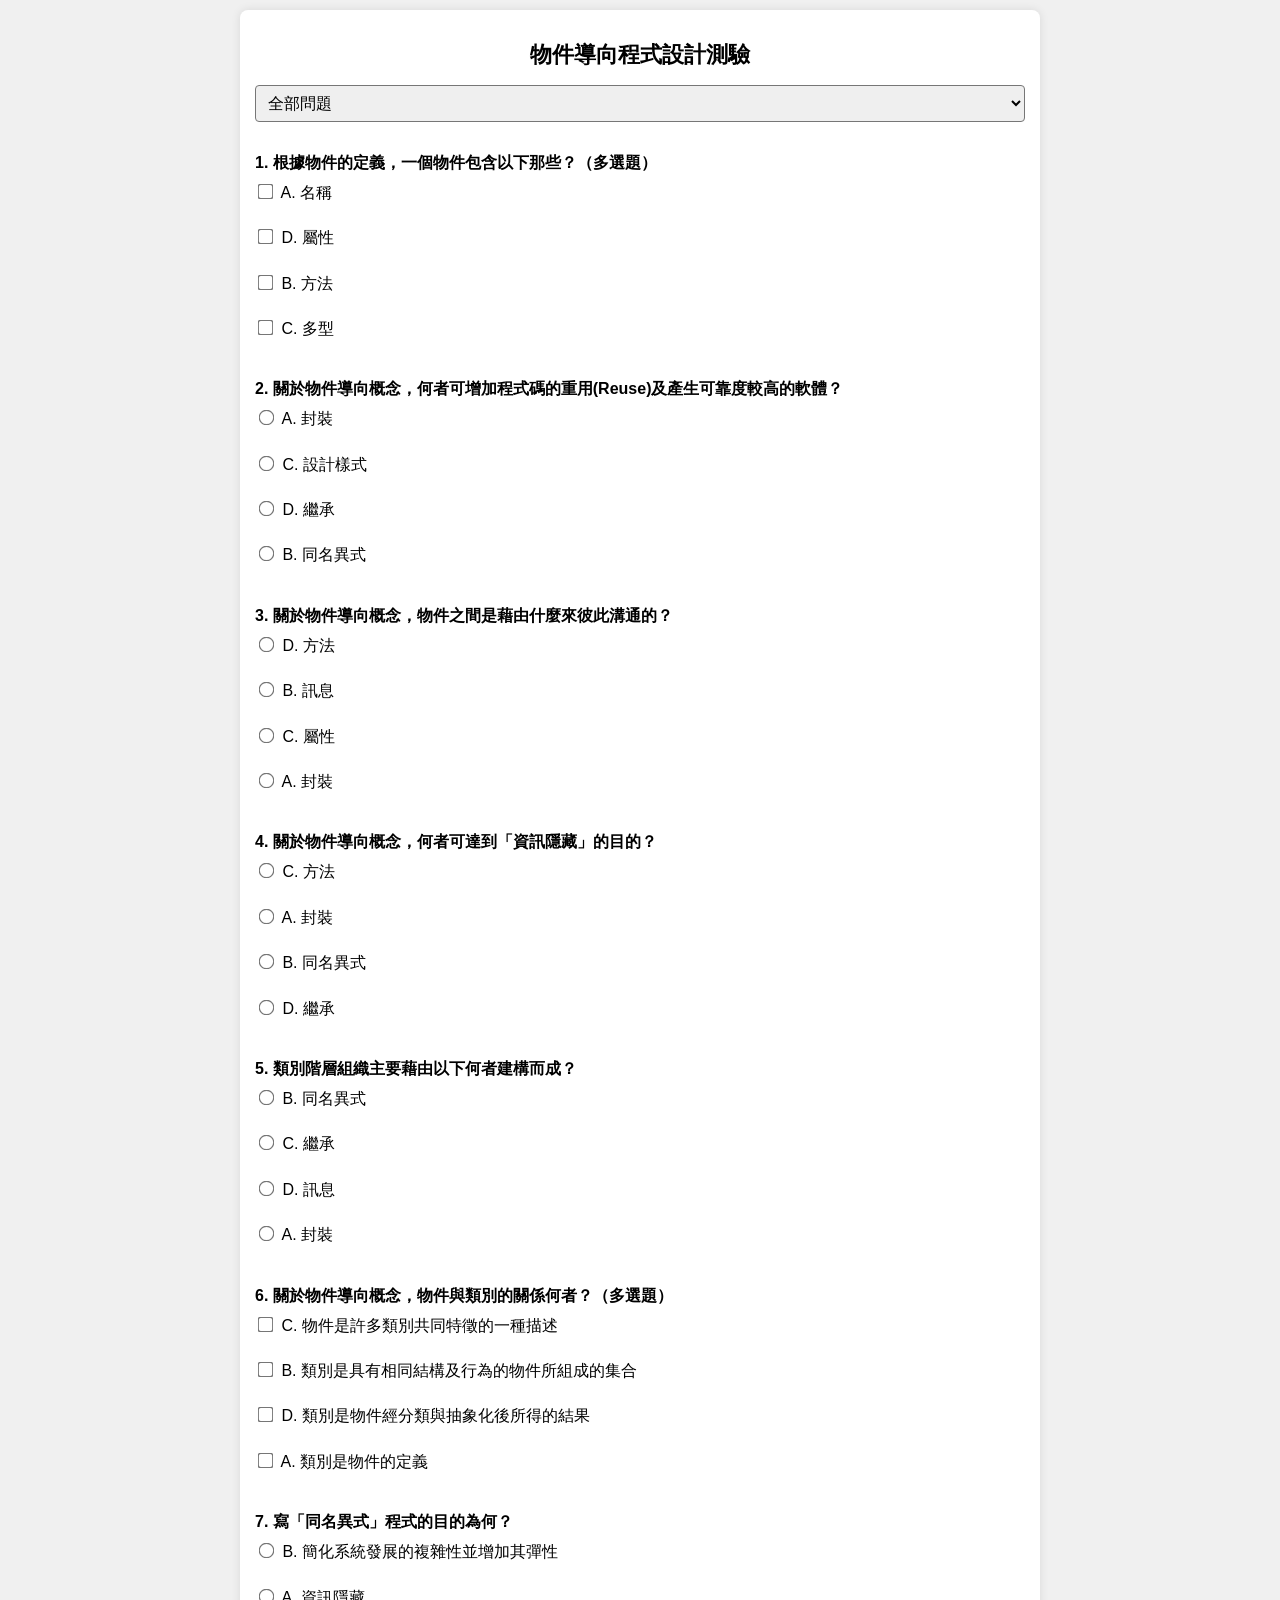
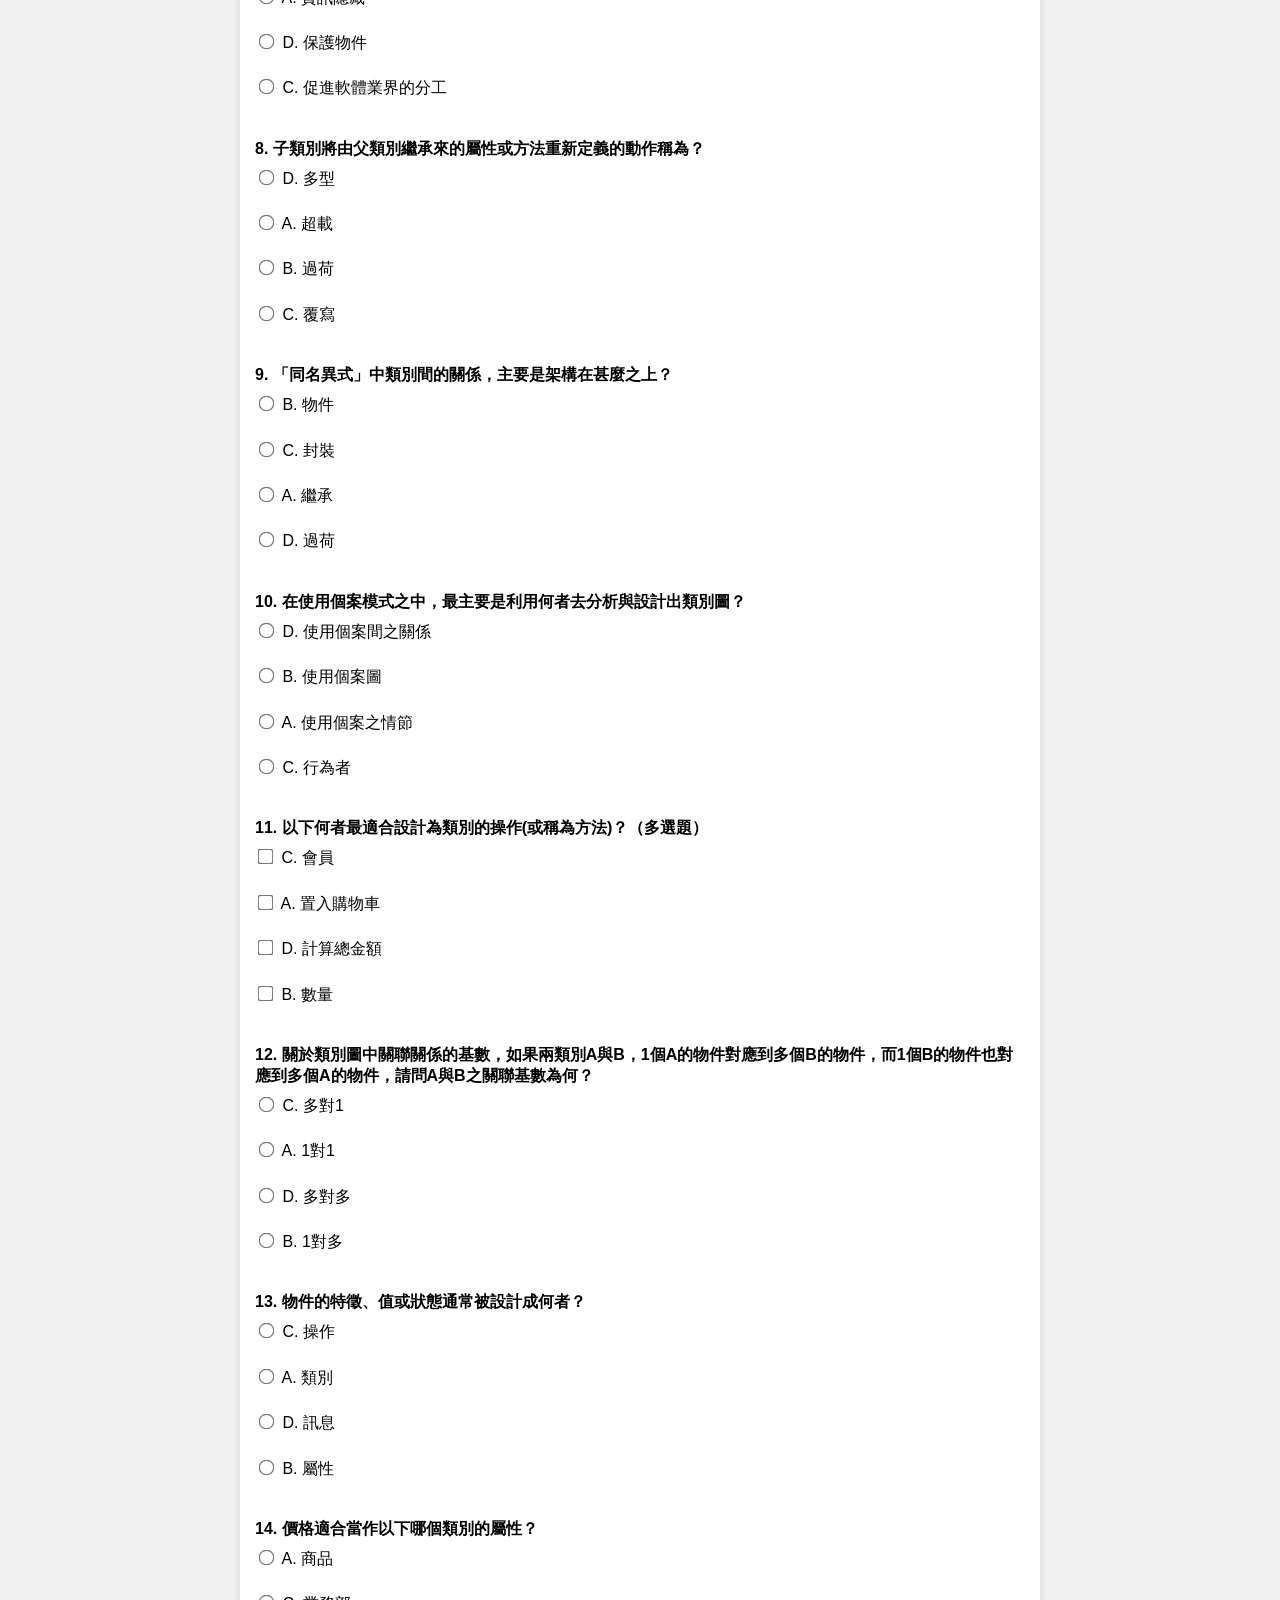
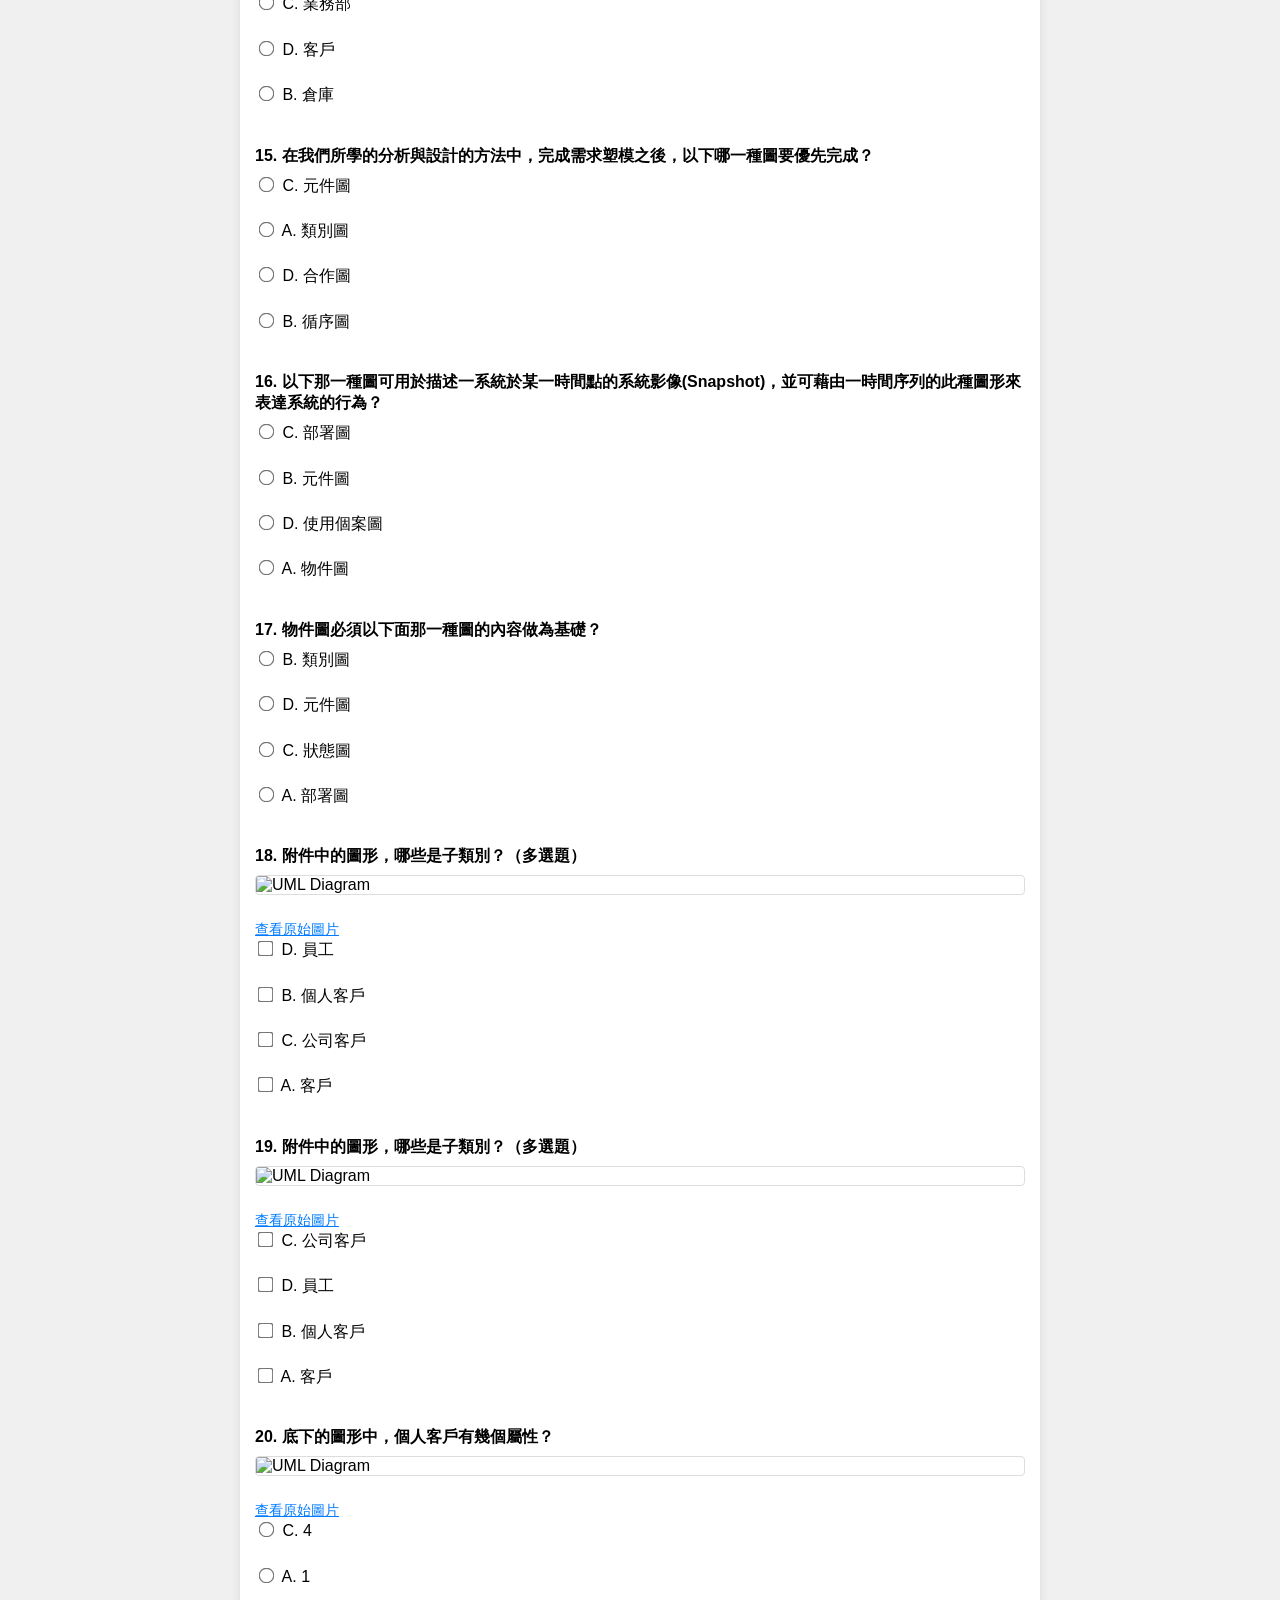
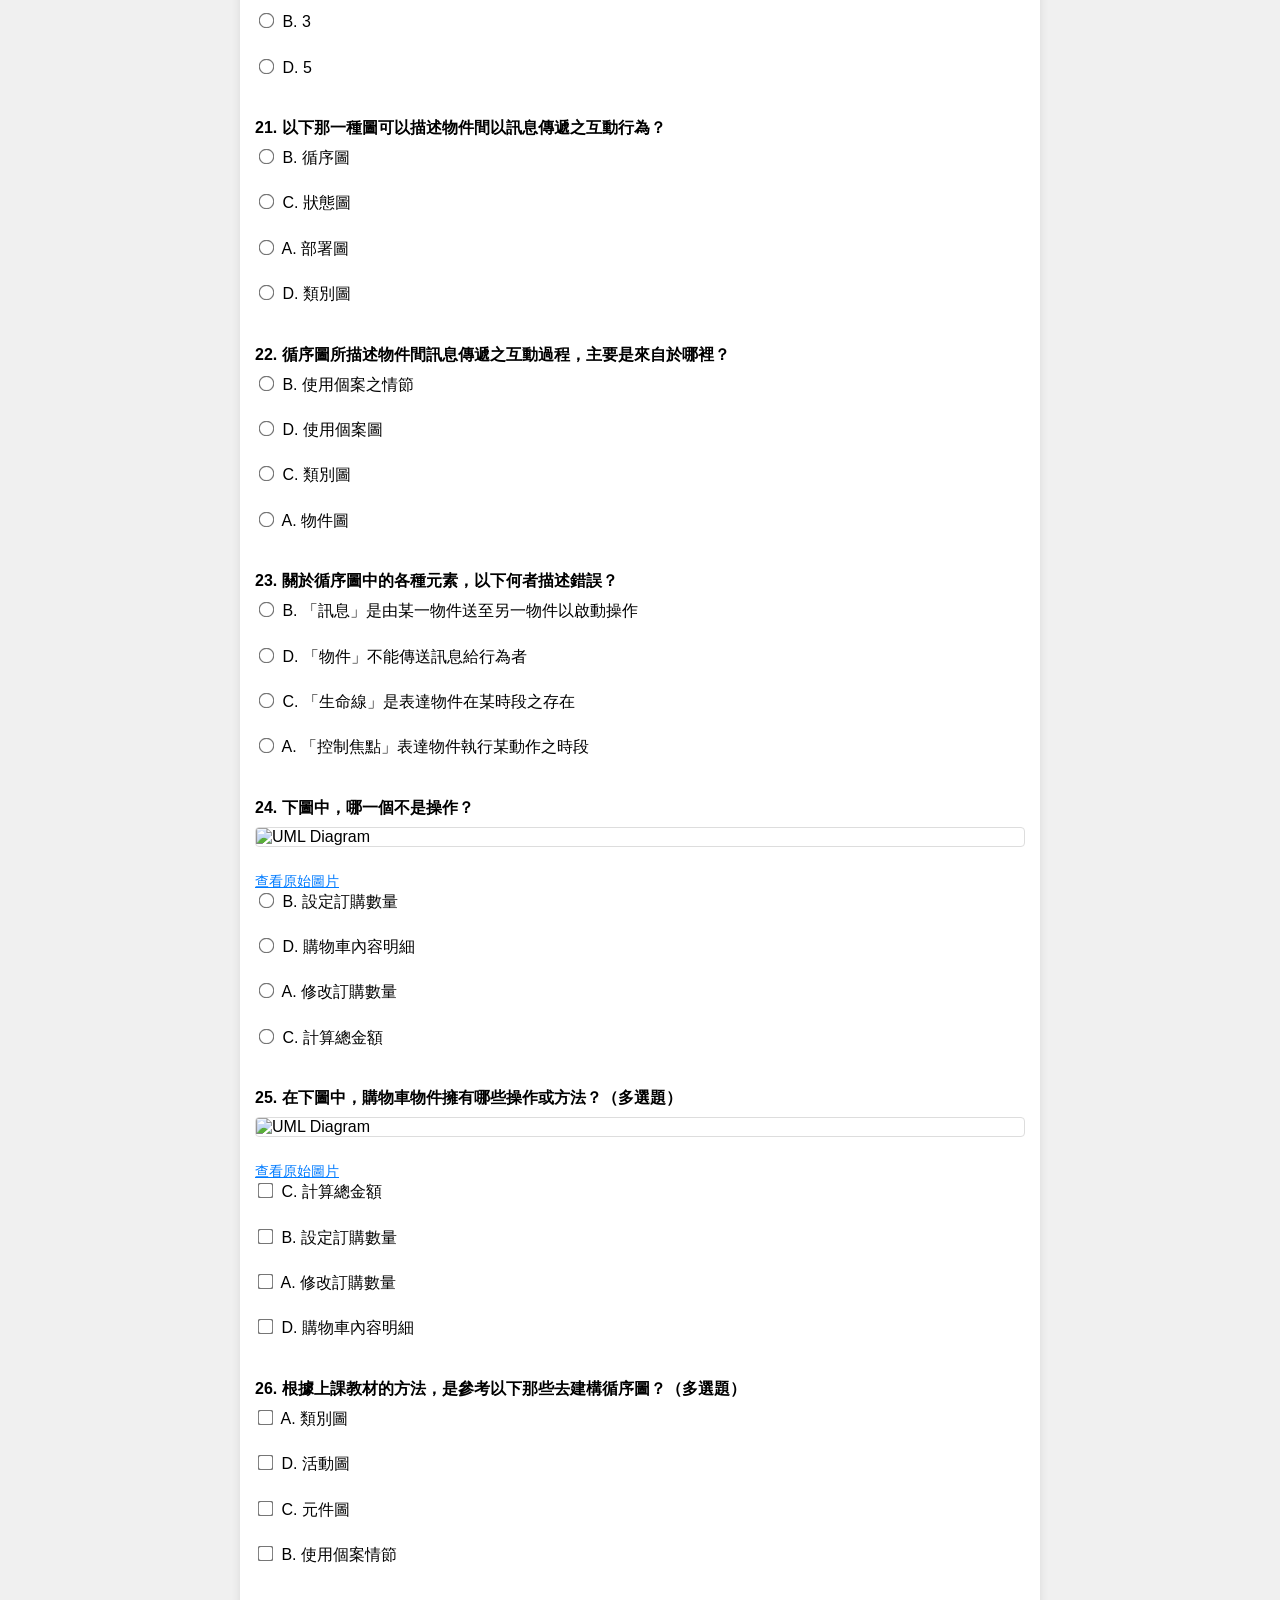
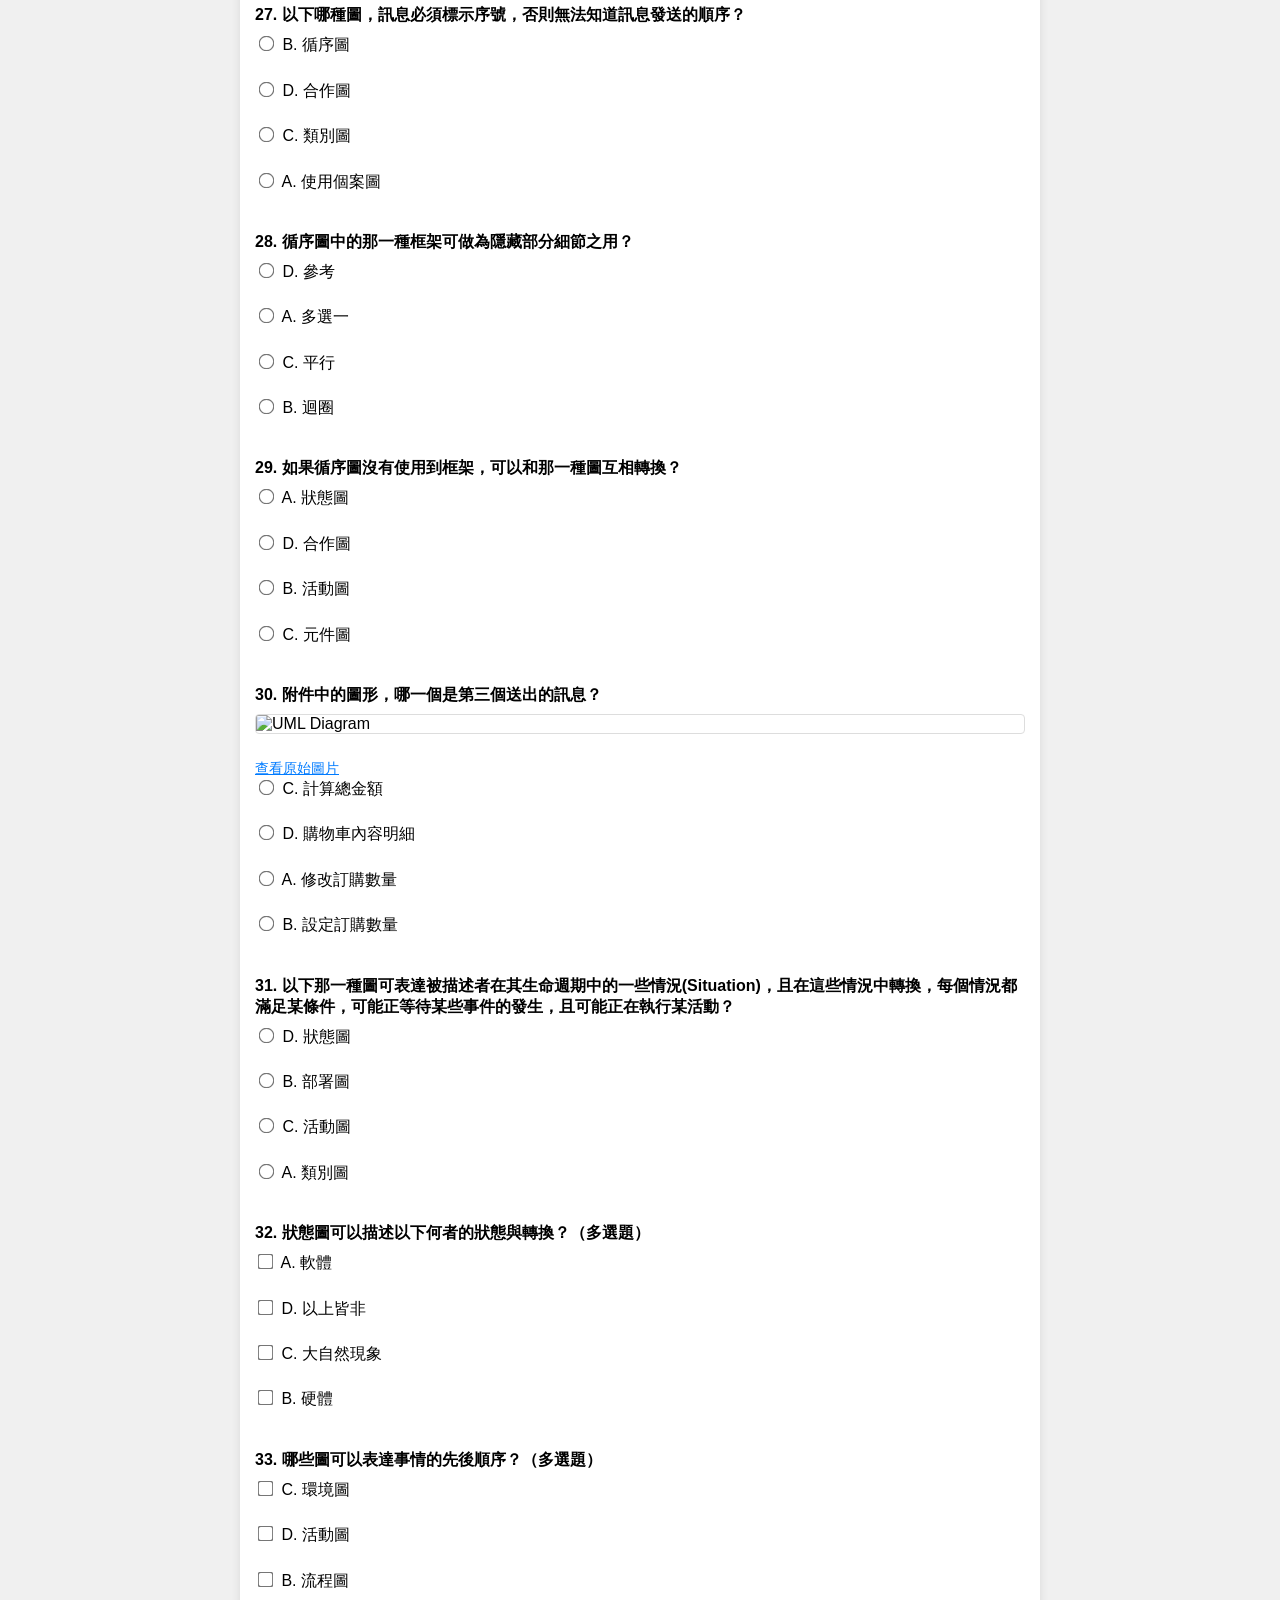
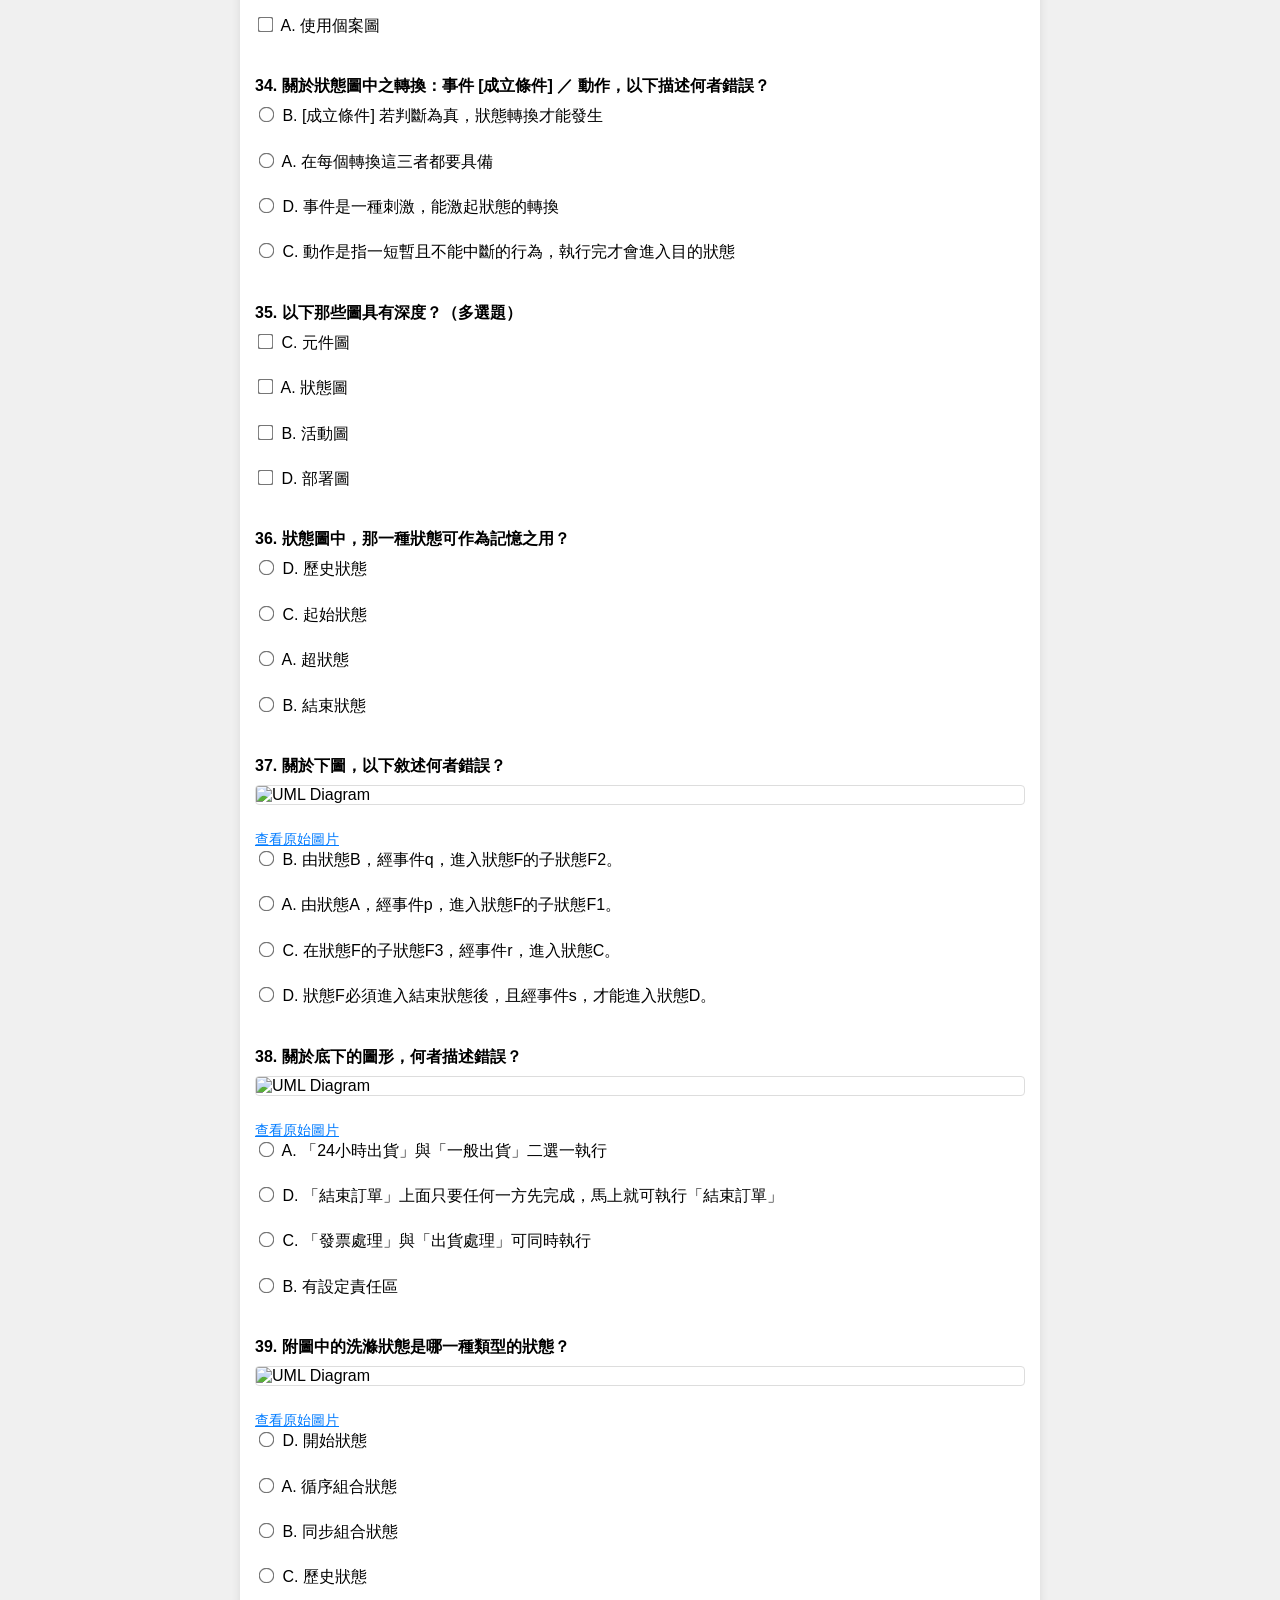
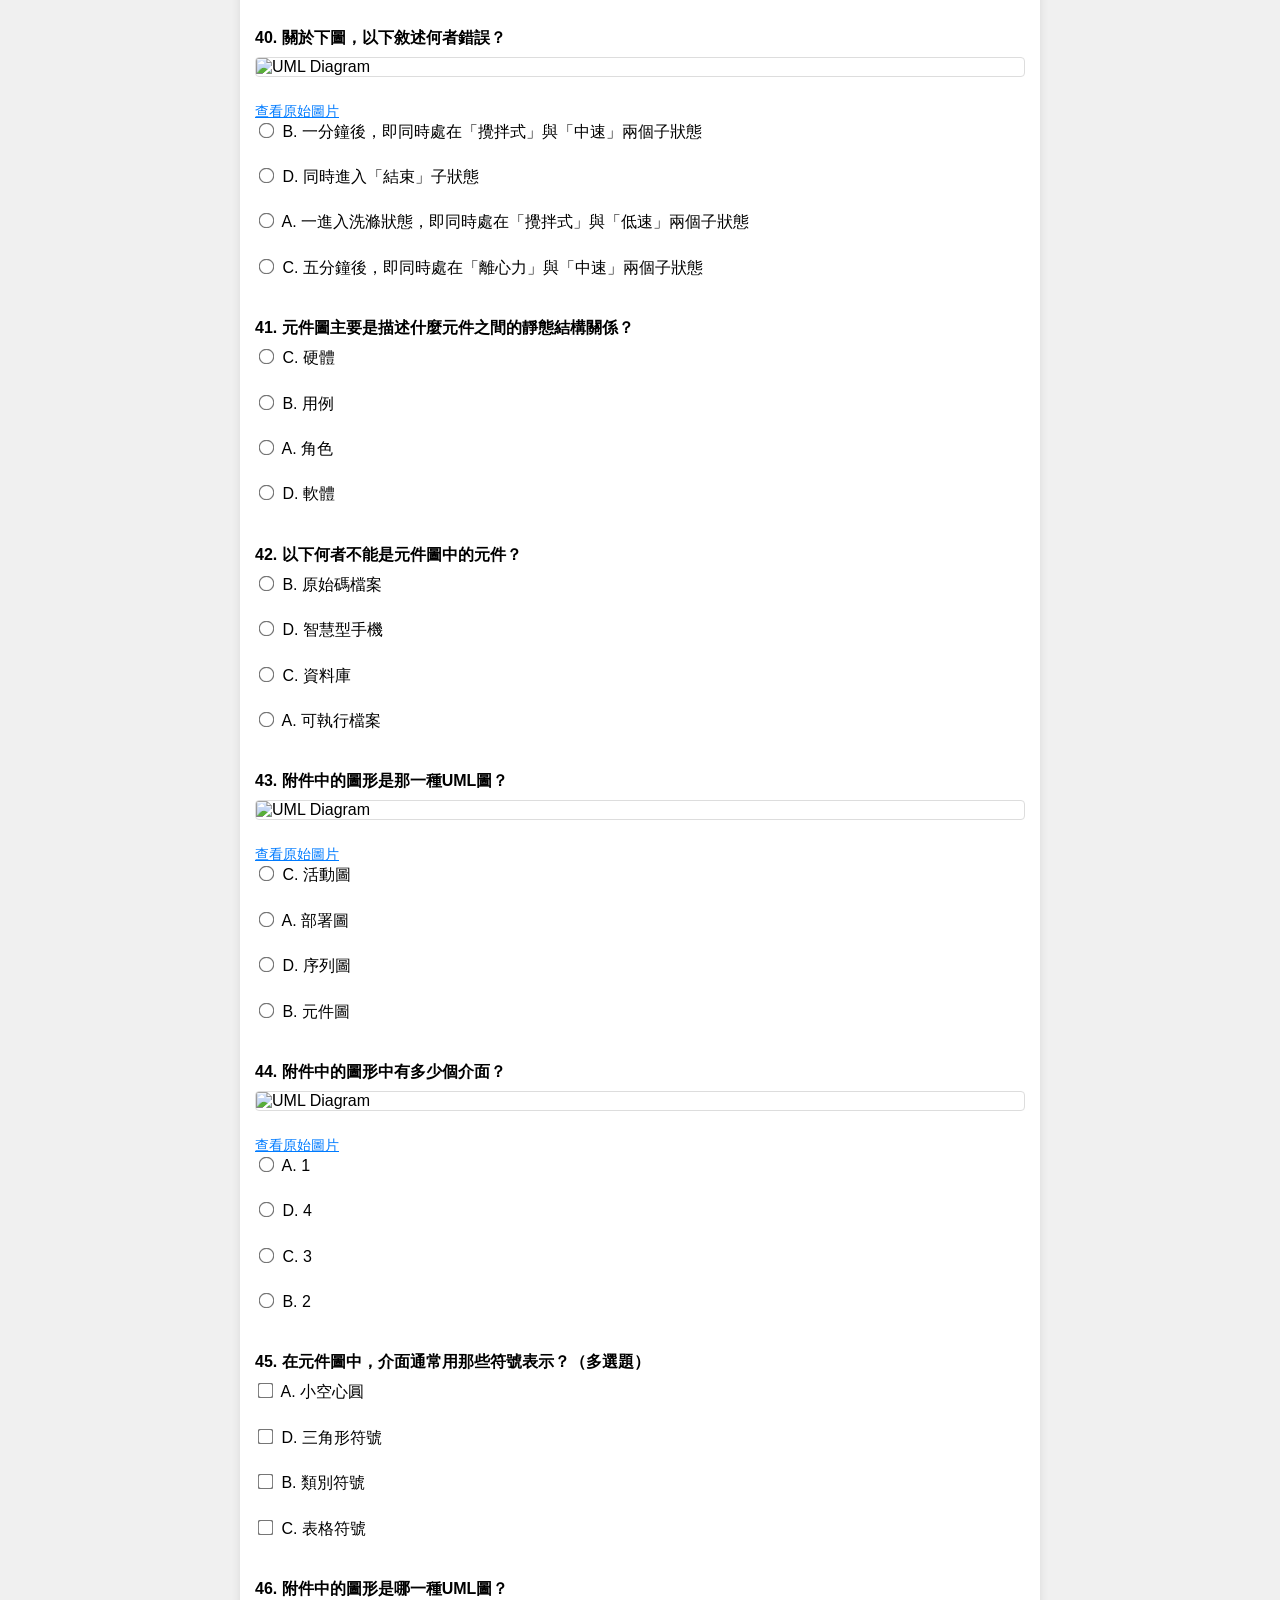
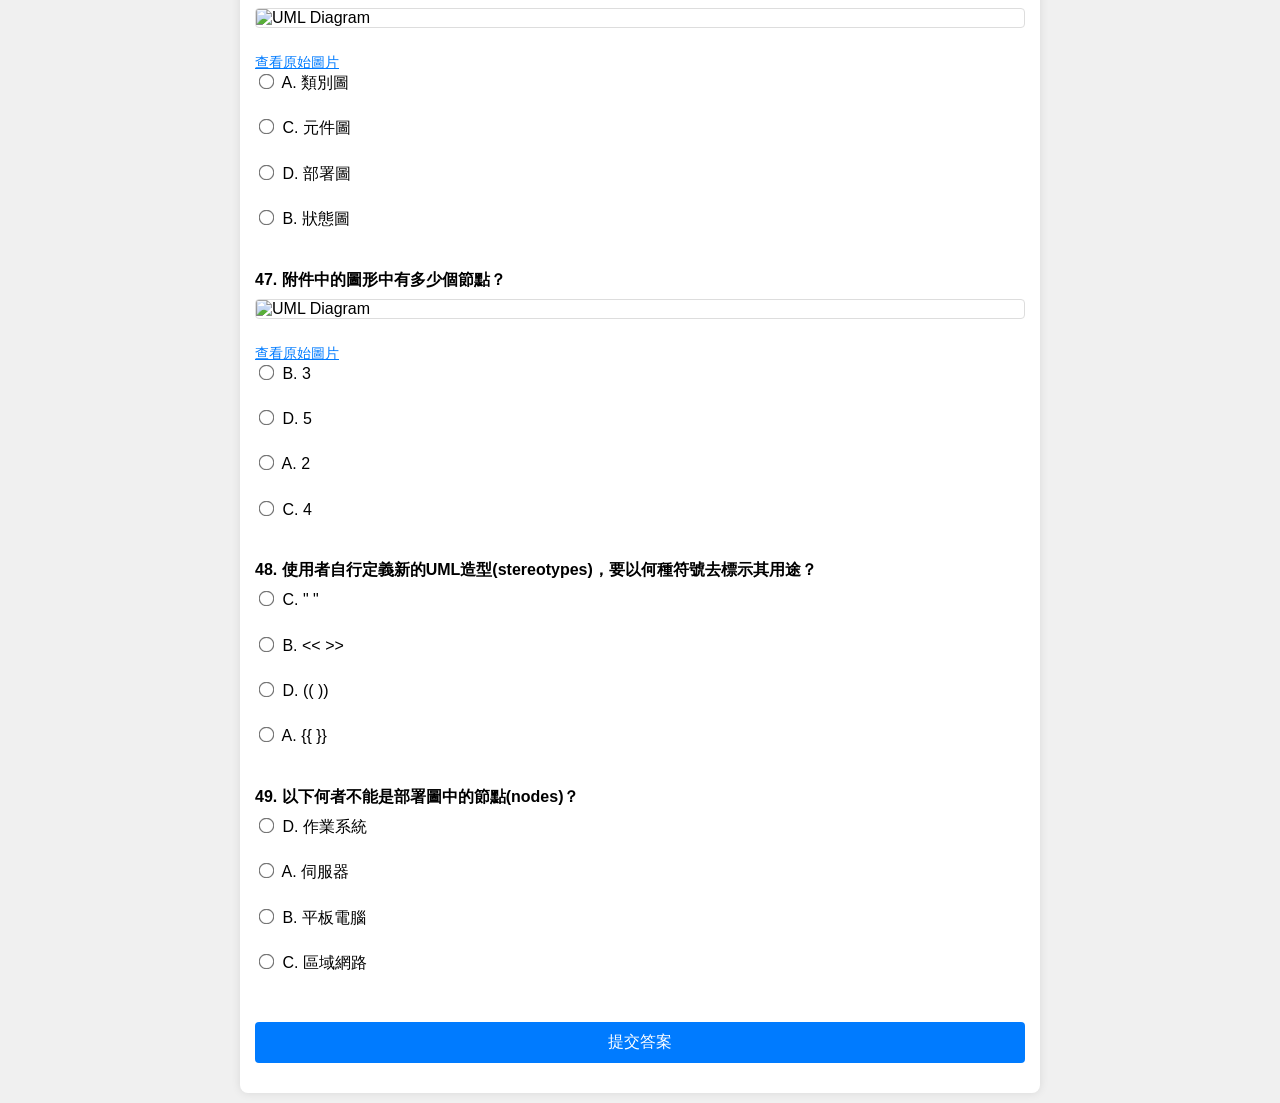
==== commit 86e2f326: "Add files via upload" ====
--- a/index.html
+++ b/index.html
@@ -191,6 +191,7 @@
   <div class="container">
     <h1>物件導向程式設計測驗</h1>
     <select id="quiz-select">
+      <option value="all">全部問題</option>
       <option value="basic">物件導向技術基本觀念</option>
       <option value="modeling">物件資料結構塑模</option>
       <option value="interaction">互動行為塑模</option>
@@ -207,7 +208,7 @@
     const quizzes = {
       basic: [
         {
-          id: 'q1',
+          id: 'basic-q1',
           text: '根據物件的定義，一個物件包含以下那些？（多選題）',
           type: 'checkbox',
           options: [
@@ -219,7 +220,7 @@
           correct: ['A', 'B', 'D']
         },
         {
-          id: 'q2',
+          id: 'basic-q2',
           text: '關於物件導向概念，何者可增加程式碼的重用(Reuse)及產生可靠度較高的軟體？',
           type: 'radio',
           options: [
@@ -231,7 +232,7 @@
           correct: 'D'
         },
         {
-          id: 'q3',
+          id: 'basic-q3',
           text: '關於物件導向概念，物件之間是藉由什麼來彼此溝通的？',
           type: 'radio',
           options: [
@@ -243,7 +244,7 @@
           correct: 'B'
         },
         {
-          id: 'q4',
+          id: 'basic-q4',
           text: '關於物件導向概念，何者可達到「資訊隱藏」的目的？',
           type: 'radio',
           options: [
@@ -255,7 +256,7 @@
           correct: 'A'
         },
         {
-          id: 'q5',
+          id: 'basic-q5',
           text: '類別階層組織主要藉由以下何者建構而成？',
           type: 'radio',
           options: [
@@ -267,7 +268,7 @@
           correct: 'C'
         },
         {
-          id: 'q6',
+          id: 'basic-q6',
           text: '關於物件導向概念，物件與類別的關係何者？（多選題）',
           type: 'checkbox',
           options: [
@@ -279,7 +280,7 @@
           correct: ['A', 'B', 'D']
         },
         {
-          id: 'q7',
+          id: 'basic-q7',
           text: '寫「同名異式」程式的目的為何？',
           type: 'radio',
           options: [
@@ -291,7 +292,7 @@
           correct: 'B'
         },
         {
-          id: 'q8',
+          id: 'basic-q8',
           text: '子類別將由父類別繼承來的屬性或方法重新定義的動作稱為？',
           type: 'radio',
           options: [
@@ -303,7 +304,7 @@
           correct: 'C'
         },
         {
-          id: 'q9',
+          id: 'basic-q9',
           text: '「同名異式」中類別間的關係，主要是架構在甚麼之上？',
           type: 'radio',
           options: [
@@ -317,7 +318,7 @@
       ],
       modeling: [
         {
-          id: 'q1',
+          id: 'modeling-q1',
           text: '在使用個案模式之中，最主要是利用何者去分析與設計出類別圖？',
           type: 'radio',
           options: [
@@ -329,7 +330,7 @@
           correct: 'A'
         },
         {
-          id: 'q2',
+          id: 'modeling-q2',
           text: '以下何者最適合設計為類別的操作(或稱為方法)？（多選題）',
           type: 'checkbox',
           options: [
@@ -341,7 +342,7 @@
           correct: ['A', 'D']
         },
         {
-          id: 'q3',
+          id: 'modeling-q3',
           text: '關於類別圖中關聯關係的基數，如果兩類別A與B，1個A的物件對應到多個B的物件，而1個B的物件也對應到多個A的物件，請問A與B之關聯基數為何？',
           type: 'radio',
           options: [
@@ -353,7 +354,7 @@
           correct: 'D'
         },
         {
-          id: 'q4',
+          id: 'modeling-q4',
           text: '物件的特徵、值或狀態通常被設計成何者？',
           type: 'radio',
           options: [
@@ -365,7 +366,7 @@
           correct: 'B'
         },
         {
-          id: 'q5',
+          id: 'modeling-q5',
           text: '價格適合當作以下哪個類別的屬性？',
           type: 'radio',
           options: [
@@ -377,7 +378,7 @@
           correct: 'A'
         },
         {
-          id: 'q6',
+          id: 'modeling-q6',
           text: '在我們所學的分析與設計的方法中，完成需求塑模之後，以下哪一種圖要優先完成？',
           type: 'radio',
           options: [
@@ -389,7 +390,7 @@
           correct: 'A'
         },
         {
-          id: 'q7',
+          id: 'modeling-q7',
           text: '以下那一種圖可用於描述一系統於某一時間點的系統影像(Snapshot)，並可藉由一時間序列的此種圖形來表達系統的行為？',
           type: 'radio',
           options: [
@@ -401,7 +402,7 @@
           correct: 'A'
         },
         {
-          id: 'q8',
+          id: 'modeling-q8',
           text: '物件圖必須以下面那一種圖的內容做為基礎？',
           type: 'radio',
           options: [
@@ -413,7 +414,7 @@
           correct: 'B'
         },
         {
-          id: 'q9',
+          id: 'modeling-q9',
           text: '附件中的圖形，哪些是子類別？（多選題）',
           image: 'https://flipclass.stust.edu.tw/sysdata/attach/kexam.32881/kques.792079/41922f238515ae775516081a9385f097.png',
           type: 'checkbox',
@@ -426,7 +427,7 @@
           correct: ['B', 'C']
         },
         {
-          id: 'q10',
+          id: 'modeling-q10',
           text: '附件中的圖形，哪些是子類別？（多選題）',
           image: 'https://flipclass.stust.edu.tw/sysdata/attach/kexam.32881/kques.792080/d2e7b8fa0a4dc92fdf7e2ba52b1435cc.png',
           type: 'checkbox',
@@ -439,7 +440,7 @@
           correct: ['B', 'C']
         },
         {
-          id: 'q11',
+          id: 'modeling-q11',
           text: '底下的圖形中，個人客戶有幾個屬性？',
           image: 'https://flipclass.stust.edu.tw/sysdata/attach/kexam.32881/kques.792080/d2e7b8fa0a4dc92fdf7e2ba52b1435cc.png',
           type: 'radio',
@@ -454,7 +455,7 @@
       ],
       interaction: [
         {
-          id: 'q1',
+          id: 'interaction-q1',
           text: '以下那一種圖可以描述物件間以訊息傳遞之互動行為？',
           type: 'radio',
           options: [
@@ -466,7 +467,7 @@
           correct: 'B'
         },
         {
-          id: 'q2',
+          id: 'interaction-q2',
           text: '循序圖所描述物件間訊息傳遞之互動過程，主要是來自於哪裡？',
           type: 'radio',
           options: [
@@ -478,7 +479,7 @@
           correct: 'B'
         },
         {
-          id: 'q3',
+          id: 'interaction-q3',
           text: '關於循序圖中的各種元素，以下何者描述錯誤？',
           type: 'radio',
           options: [
@@ -490,7 +491,7 @@
           correct: 'D'
         },
         {
-          id: 'q4',
+          id: 'interaction-q4',
           text: '下圖中，哪一個不是操作？',
           image: 'https://flipclass.stust.edu.tw/sysdata/attach/itemPool.125/kques.82865/ba0c3c508a8ff8b4c70ac8c2fc1a2e60.png',
           type: 'radio',
@@ -503,7 +504,7 @@
           correct: 'D'
         },
         {
-          id: 'q5',
+          id: 'interaction-q5',
           text: '在下圖中，購物車物件擁有哪些操作或方法？（多選題）',
           image: 'https://flipclass.stust.edu.tw/sysdata/attach/itemPool.125/kques.82865/ba0c3c508a8ff8b4c70ac8c2fc1a2e60.png',
           type: 'checkbox',
@@ -516,7 +517,7 @@
           correct: ['B', 'C']
         },
         {
-          id: 'q6',
+          id: 'interaction-q6',
           text: '根據上課教材的方法，是參考以下那些去建構循序圖？（多選題）',
           type: 'checkbox',
           options: [
@@ -528,7 +529,7 @@
           correct: ['A', 'B']
         },
         {
-          id: 'q7',
+          id: 'interaction-q7',
           text: '以下哪種圖，訊息必須標示序號，否則無法知道訊息發送的順序？',
           type: 'radio',
           options: [
@@ -540,7 +541,7 @@
           correct: 'D'
         },
         {
-          id: 'q8',
+          id: 'interaction-q8',
           text: '循序圖中的那一種框架可做為隱藏部分細節之用？',
           type: 'radio',
           options: [
@@ -552,7 +553,7 @@
           correct: 'D'
         },
         {
-          id: 'q9',
+          id: 'interaction-q9',
           text: '如果循序圖沒有使用到框架，可以和那一種圖互相轉換？',
           type: 'radio',
           options: [
@@ -564,7 +565,7 @@
           correct: 'D'
         },
         {
-          id: 'q10',
+          id: 'interaction-q10',
           text: '附件中的圖形，哪一個是第三個送出的訊息？',
           image: 'https://flipclass.stust.edu.tw/sysdata/attach/kexam.33221/kques.803664/0f6ecdab46a3a22356ce23ea59856f04.png',
           type: 'radio',
@@ -579,7 +580,7 @@
       ],
       activity: [
         {
-          id: 'q1',
+          id: 'activity-q1',
           text: '以下那一種圖可表達被描述者在其生命週期中的一些情況(Situation)，且在這些情況中轉換，每個情況都滿足某條件，可能正等待某些事件的發生，且可能正在執行某活動？',
           type: 'radio',
           options: [
@@ -591,7 +592,7 @@
           correct: 'D'
         },
         {
-          id: 'q2',
+          id: 'activity-q2',
           text: '狀態圖可以描述以下何者的狀態與轉換？（多選題）',
           type: 'checkbox',
           options: [
@@ -603,7 +604,7 @@
           correct: ['A', 'B', 'C']
         },
         {
-          id: 'q3',
+          id: 'activity-q3',
           text: '哪些圖可以表達事情的先後順序？（多選題）',
           type: 'checkbox',
           options: [
@@ -615,7 +616,7 @@
           correct: ['B', 'D']
         },
         {
-          id: 'q4',
+          id: 'activity-q4',
           text: '關於狀態圖中之轉換：事件 [成立條件] ／ 動作，以下描述何者錯誤？',
           type: 'radio',
           options: [
@@ -627,7 +628,7 @@
           correct: 'A'
         },
         {
-          id: 'q5',
+          id: 'activity-q5',
           text: '以下那些圖具有深度？（多選題）',
           type: 'checkbox',
           options: [
@@ -639,7 +640,7 @@
           correct: ['A', 'B']
         },
         {
-          id: 'q6',
+          id: 'activity-q6',
           text: '狀態圖中，那一種狀態可作為記憶之用？',
           type: 'radio',
           options: [
@@ -651,7 +652,7 @@
           correct: 'D'
         },
         {
-          id: 'q7',
+          id: 'activity-q7',
           text: '關於下圖，以下敘述何者錯誤？',
           image: 'https://flipclass.stust.edu.tw/sysdata/attach/kexam.33220/kques.803651/170c88b1de04f088accedf4e131e18fc.png',
           type: 'radio',
@@ -664,7 +665,7 @@
           correct: 'D'
         },
         {
-          id: 'q8',
+          id: 'activity-q8',
           text: '關於底下的圖形，何者描述錯誤？',
           image: 'https://flipclass.stust.edu.tw/sysdata/attach/kexam.33220/kques.803652/44599e50c51b6e5c7b951754764178e9.png',
           type: 'radio',
@@ -677,7 +678,7 @@
           correct: 'D'
         },
         {
-          id: 'q9',
+          id: 'activity-q9',
           text: '附圖中的洗滌狀態是哪一種類型的狀態？',
           image: 'https://flipclass.stust.edu.tw/sysdata/attach/kexam.33220/kques.803653/032d042cbc6d75a259083890db685053.png',
           type: 'radio',
@@ -690,7 +691,7 @@
           correct: 'A'
         },
         {
-          id: 'q10',
+          id: 'activity-q10',
           text: '關於下圖，以下敘述何者錯誤？',
           image: 'https://flipclass.stust.edu.tw/sysdata/attach/kexam.33220/kques.803654/8a0312f90f5aacfa0a92c83627f1a53b.png',
           type: 'radio',
@@ -705,46 +706,46 @@
       ],
       component: [
         {
-          id: 'q1',
-          text: '元件圖主要是描述何種元件之間的靜態結構關係？',
-          type: 'radio',
-          options: [
-            { value: 'A', label: '軟體' },
-            { value: 'B', label: '使用個案' },
+          id: 'component-q1',
+          text: '元件圖主要是描述什麼元件之間的靜態結構關係？',
+          type: 'radio',
+          options: [
+            { value: 'A', label: '角色' },
+            { value: 'B', label: '用例' },
             { value: 'C', label: '硬體' },
-            { value: 'D', label: '活動' }
-          ],
-          correct: 'A'
-        },
-        {
-          id: 'q2',
+            { value: 'D', label: '軟體' }
+          ],
+          correct: 'D'
+        },
+        {
+          id: 'component-q2',
           text: '以下何者不能是元件圖中的元件？',
           type: 'radio',
           options: [
-            { value: 'A', label: '可執行檔' },
-            { value: 'B', label: '程式檔' },
+            { value: 'A', label: '可執行檔案' },
+            { value: 'B', label: '原始碼檔案' },
             { value: 'C', label: '資料庫' },
             { value: 'D', label: '智慧型手機' }
           ],
           correct: 'D'
         },
         {
-          id: 'q3',
+          id: 'component-q3',
           text: '附件中的圖形是那一種UML圖？',
-          image: 'https://flipclass.stust.edu.tw/sysdata/attach/kexam.33219/kques.803640/715112fc4b56b3e5c054fd697c41e80b.png',
+          image: 'https://flipclass.stust.edu.tw/sysdata/attach/kexam/33219/kques/362/715112fc1b4e.png',
           type: 'radio',
           options: [
             { value: 'A', label: '部署圖' },
             { value: 'B', label: '元件圖' },
             { value: 'C', label: '活動圖' },
-            { value: 'D', label: '循序圖' }
+            { value: 'D', label: '序列圖' }
           ],
           correct: 'B'
         },
         {
-          id: 'q4',
-          text: '附圖中有多少個介面？',
-          image: 'https://flipclass.stust.edu.tw/sysdata/attach/kexam.33219/kques.803642/ce556f858750f3d74439fc948170f65d.png',
+          id: 'component-q4',
+          text: '附件中的圖形中有多少個介面？',
+          image: 'https://flipclass.stust.edu.tw/sysdata/attach/kexam/33219/kques/362/664/ce556f858750f3d74434fc948170f65d.png',
           type: 'radio',
           options: [
             { value: 'A', label: '1' },
@@ -755,21 +756,21 @@
           correct: 'B'
         },
         {
-          id: 'q5',
-          text: '在元件圖中，介面通常用那些符號來表示？（多選題）',
+          id: 'component-q5',
+          text: '在元件圖中，介面通常用那些符號表示？（多選題）',
           type: 'checkbox',
           options: [
             { value: 'A', label: '小空心圓' },
             { value: 'B', label: '類別符號' },
             { value: 'C', label: '表格符號' },
-            { value: 'D', label: '三角符號' }
+            { value: 'D', label: '三角形符號' }
           ],
           correct: ['A', 'B']
         },
         {
-          id: 'q6',
-          text: '附件中的圖形是那一種UML圖？',
-          image: 'https://flipclass.stust.edu.tw/sysdata/attach/kexam.33219/kques.803641/4ed36153cacdea6217ec62923ce29776.png',
+          id: 'component-q6',
+          text: '附件中的圖形是哪一種UML圖？',
+          image: 'https://flipclass.stust.edu.tw/sysdata/attach/kexam/33219/kques/362/164/4ed36153cac9dea621ecdcde29776.png',
           type: 'radio',
           options: [
             { value: 'A', label: '類別圖' },
@@ -780,9 +781,9 @@
           correct: 'D'
         },
         {
-          id: 'q7',
-          text: '附圖中有多少個節點？',
-          image: 'https://flipclass.stust.edu.tw/sysdata/attach/kexam.33219/kques.803643/731c1867986f22cdbb9300f4300c84c2.png',
+          id: 'component-q7',
+          text: '附件中的圖形中有多少個節點？',
+          image: 'https://flipclass.stust.edu.tw/sysdata/attach/kexam/33219/kques/362/173/731c1867986f22cdbb9300f84c2.png',
           type: 'radio',
           options: [
             { value: 'A', label: '2' },
@@ -793,7 +794,7 @@
           correct: 'C'
         },
         {
-          id: 'q8',
+          id: 'component-q8',
           text: '使用者自行定義新的UML造型(stereotypes)，要以何種符號去標示其用途？',
           type: 'radio',
           options: [
@@ -805,7 +806,7 @@
           correct: 'B'
         },
         {
-          id: 'q9',
+          id: 'component-q9',
           text: '以下何者不能是部署圖中的節點(nodes)？',
           type: 'radio',
           options: [
@@ -825,21 +826,43 @@
     const nextUnitButton = document.getElementById('next-unit');
     const totalResult = document.getElementById('total-result');
 
-    const quizOrder = ['basic', 'modeling', 'interaction', 'activity', 'component'];
+    const quizOrder = ['all', 'basic', 'modeling', 'interaction', 'activity', 'component'];
+
+    // 隨機打亂陣列的 Fisher-Yates 演算法
+    function shuffleArray(array) {
+      for (let i = array.length - 1; i > 0; i--) {
+        const j = Math.floor(Math.random() * (i + 1));
+        [array[i], array[j]] = [array[j], array[i]];
+      }
+      return array;
+    }
+
+    // 取得所有問題
+    function getAllQuestions() {
+      return [
+        ...quizzes.basic,
+        ...quizzes.modeling,
+        ...quizzes.interaction,
+        ...quizzes.activity,
+        ...quizzes.component
+      ];
+    }
 
     function renderQuiz(quizKey) {
       quizContainer.innerHTML = '';
       totalResult.innerHTML = '';
       nextUnitButton.style.display = 'none';
-      const questions = quizzes[quizKey];
+      const questions = quizKey === 'all' ? getAllQuestions() : quizzes[quizKey];
       try {
         questions.forEach((q, index) => {
+          // 複製選項並隨機打亂
+          const shuffledOptions = shuffleArray([...q.options]);
           const questionDiv = document.createElement('div');
           questionDiv.className = 'question';
           questionDiv.innerHTML = `
             <p>${index + 1}. ${q.text}</p>
             ${q.image ? `<img src="${q.image}" alt="UML Diagram"><br><a href="${q.image}" target="_blank">查看原始圖片</a>` : ''}
-            ${q.options.map(option => `
+            ${shuffledOptions.map(option => `
               <label>
                 <input type="${q.type}" name="${q.id}" value="${option.value}">
                 ${option.value}. ${option.label}
@@ -849,7 +872,7 @@
           `;
           quizContainer.appendChild(questionDiv);
         });
-        window.scrollTo(0, 0); // 每次渲染新測驗時滾動到頂部
+        window.scrollTo(0, 0); // 渲染新測驗時滾動到頂部
       } catch (error) {
         console.error('題目生成失敗:', error);
         quizContainer.innerHTML = '<p style="color: red;">題目載入失敗，請檢查程式碼或瀏覽器設定。</p>';
@@ -867,7 +890,7 @@
     // 提交答案
     submitButton.addEventListener('click', () => {
       const scrollPosition = window.scrollY; // 保存當前滾動位置
-      const questions = quizzes[quizSelect.value];
+      const questions = quizSelect.value === 'all' ? getAllQuestions() : quizzes[quizSelect.value];
       let score = 0;
       const total = questions.length;
 
@@ -896,7 +919,7 @@
       totalResult.innerHTML = `總得分：${score} / ${total}（${(score / total * 100).toFixed(2)}%）`;
       nextUnitButton.style.display = 'block';
       const currentIndex = quizOrder.indexOf(quizSelect.value);
-      nextUnitButton.textContent = currentIndex < quizOrder.length - 1 ? '下一個單元' : '回到第一單元';
+      nextUnitButton.textContent = currentIndex < quizOrder.length - 1 ? '下一個單元' : '回到全部問題';
       window.scrollTo(0, scrollPosition); // 恢復滾動位置
     });
 
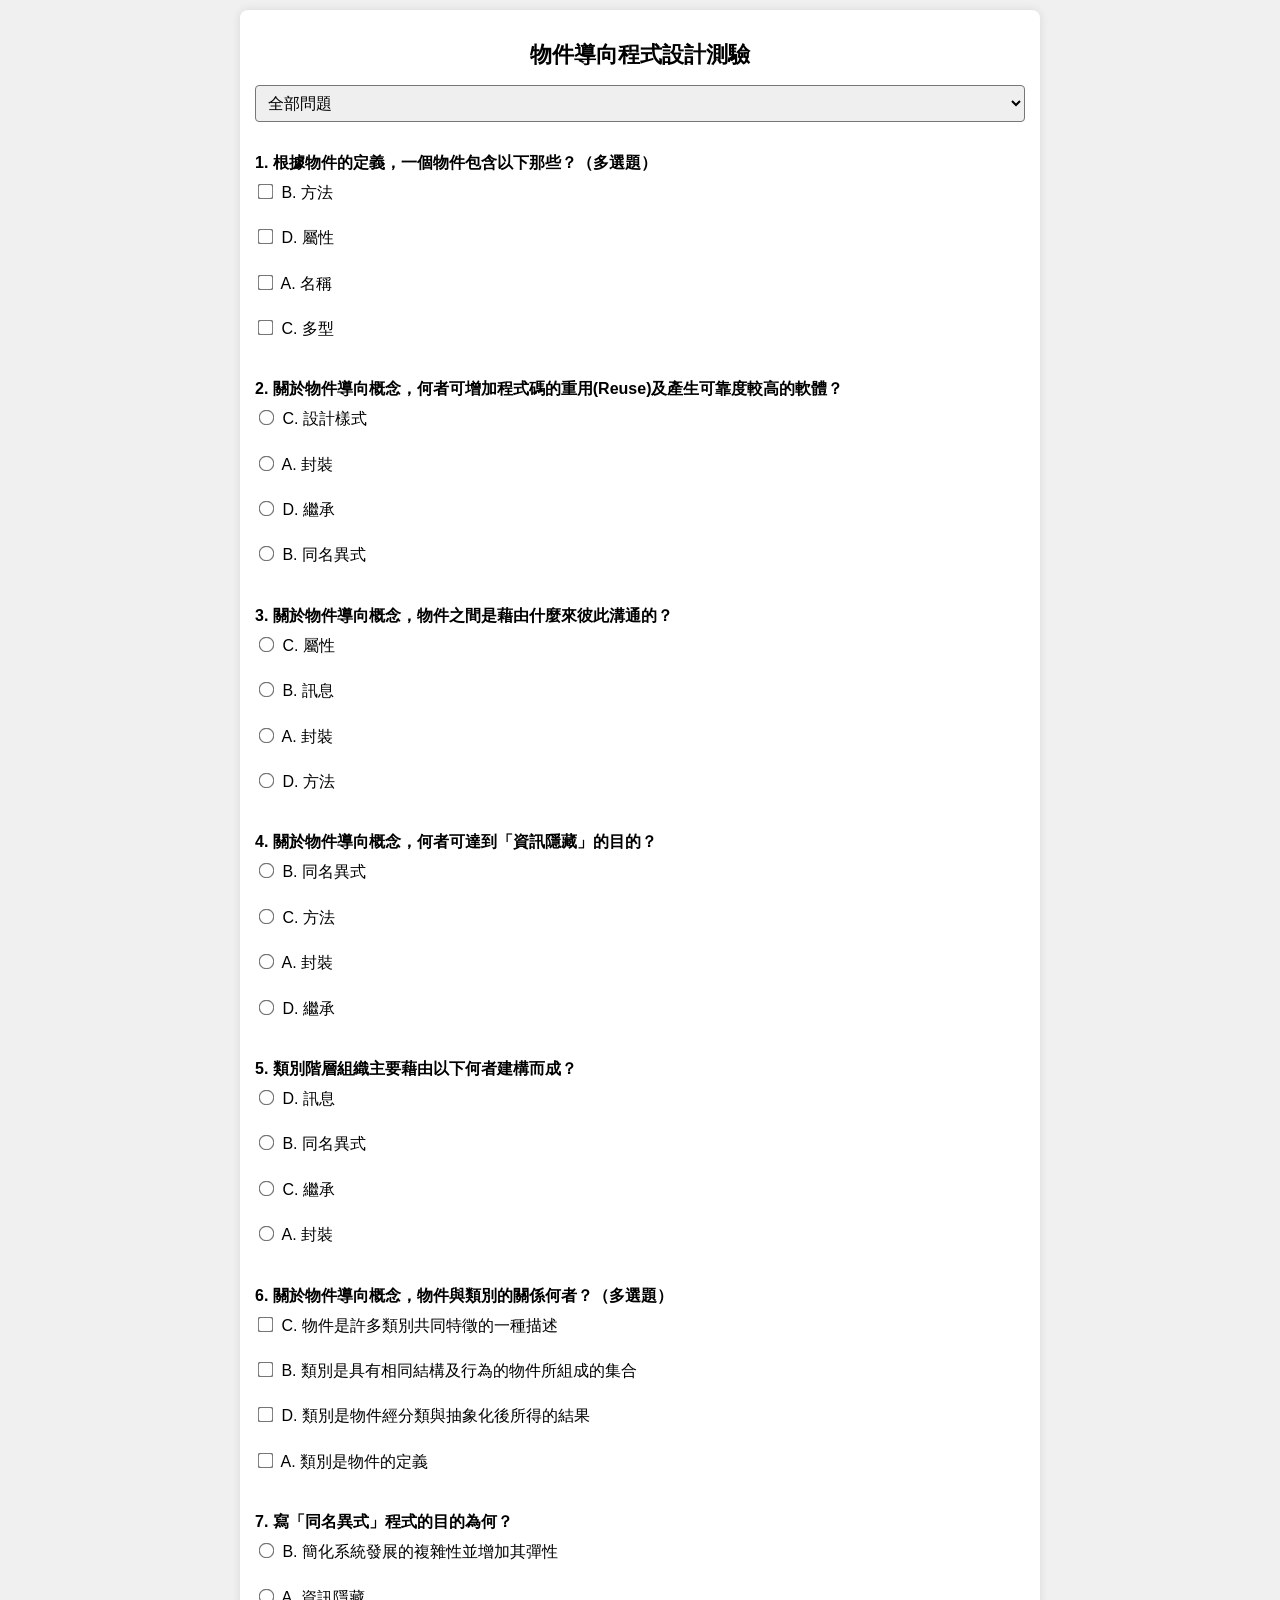
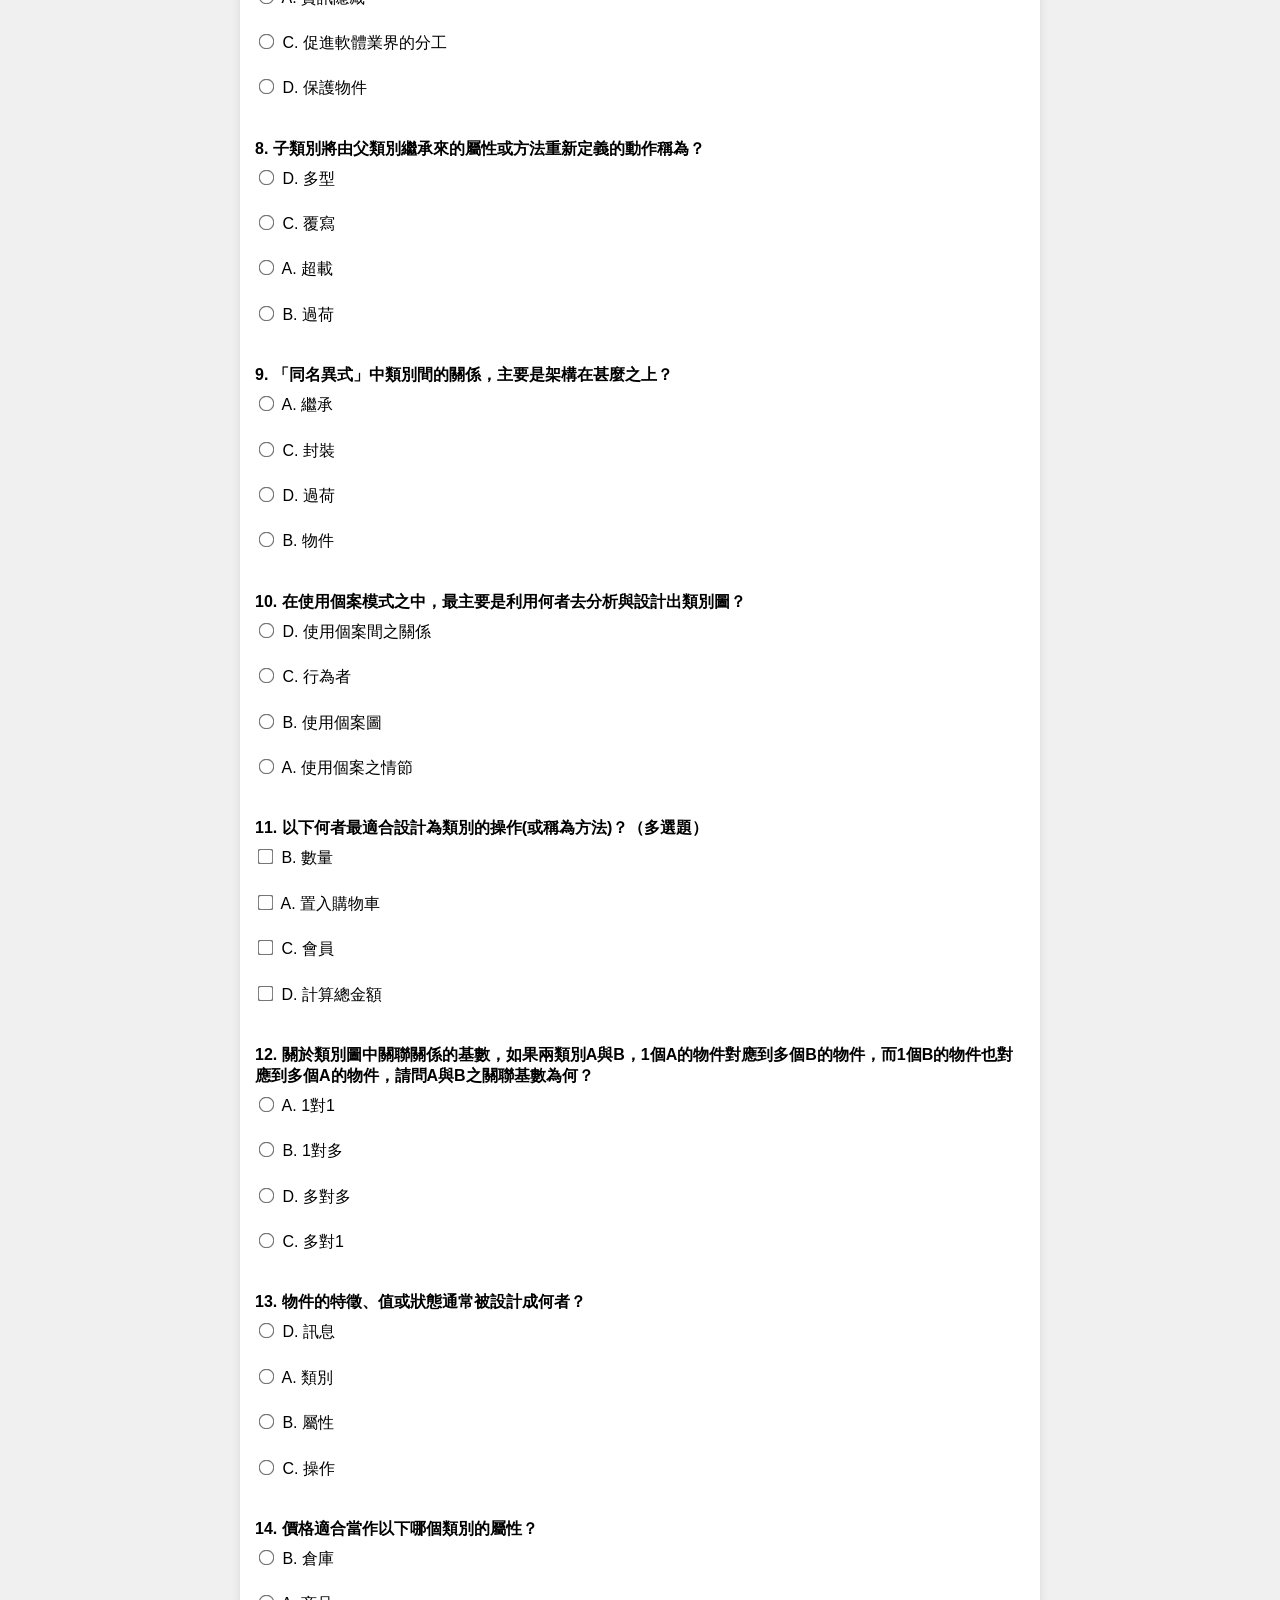
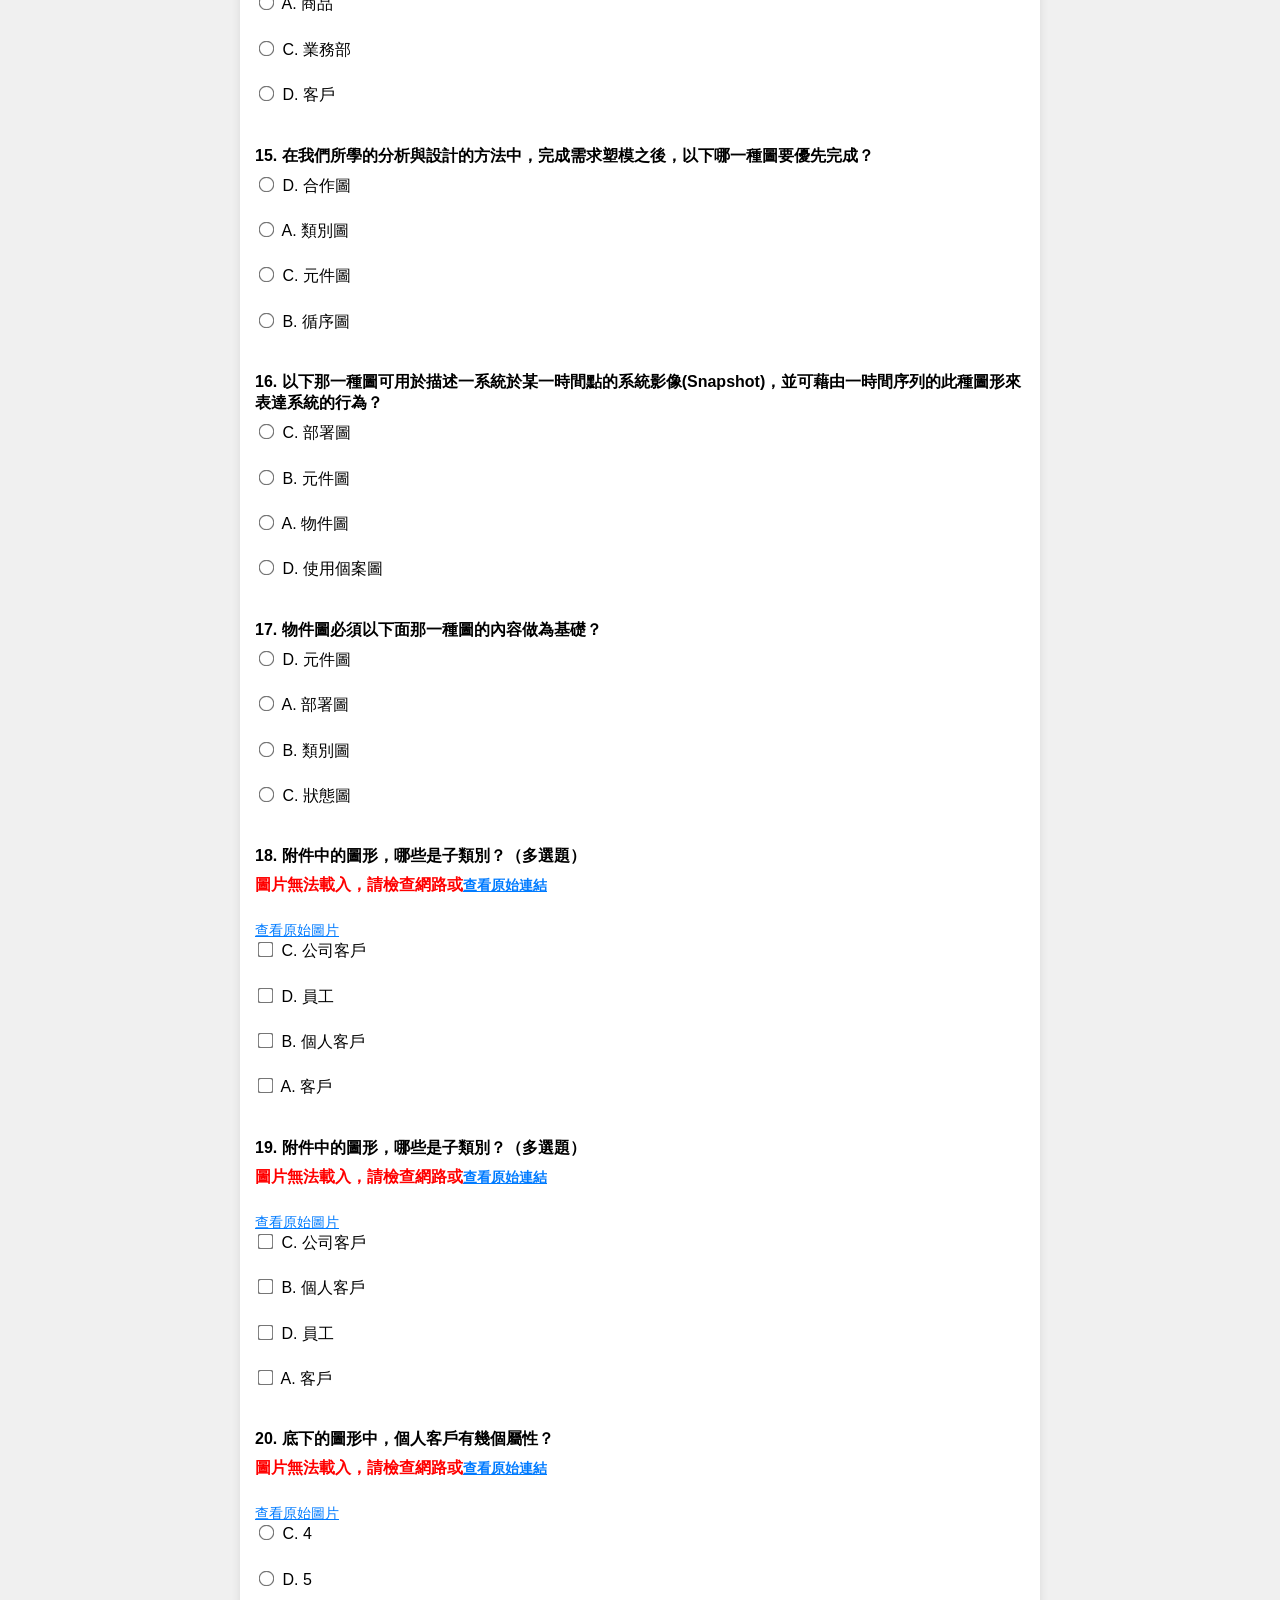
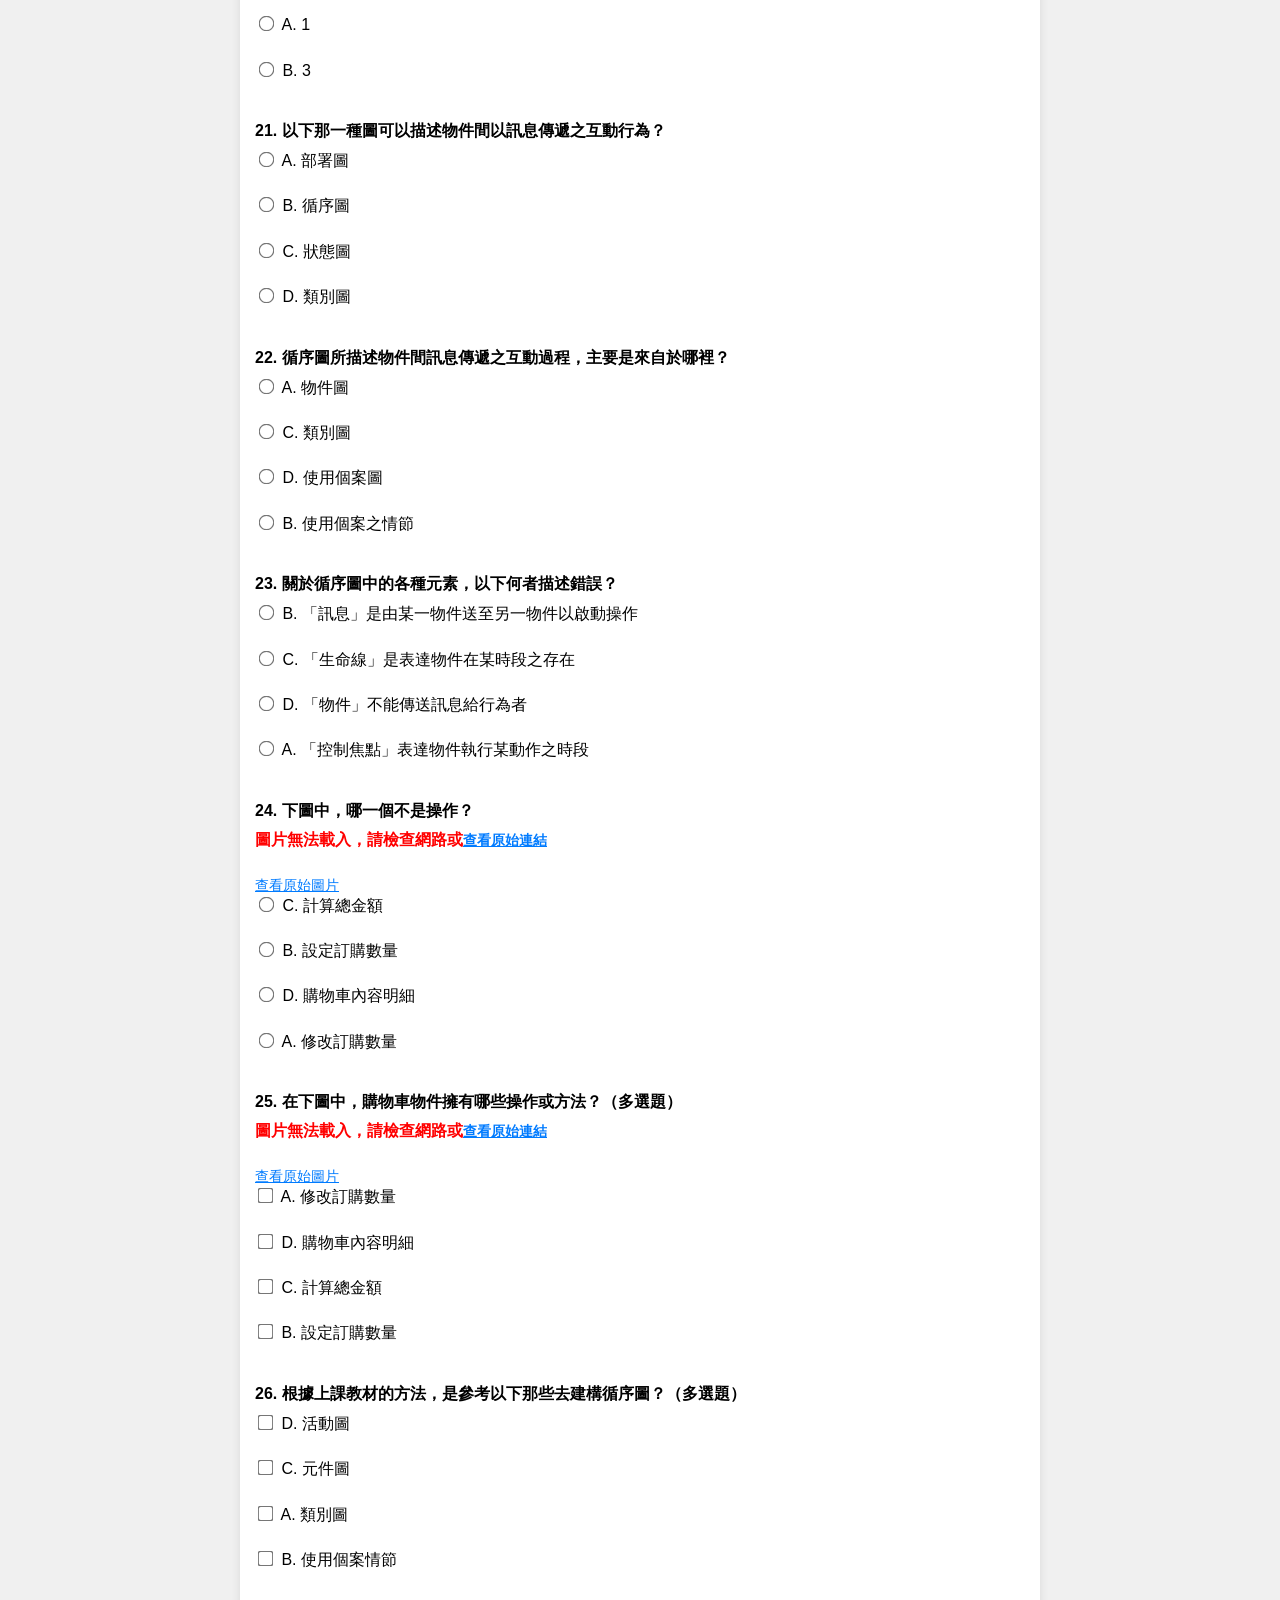
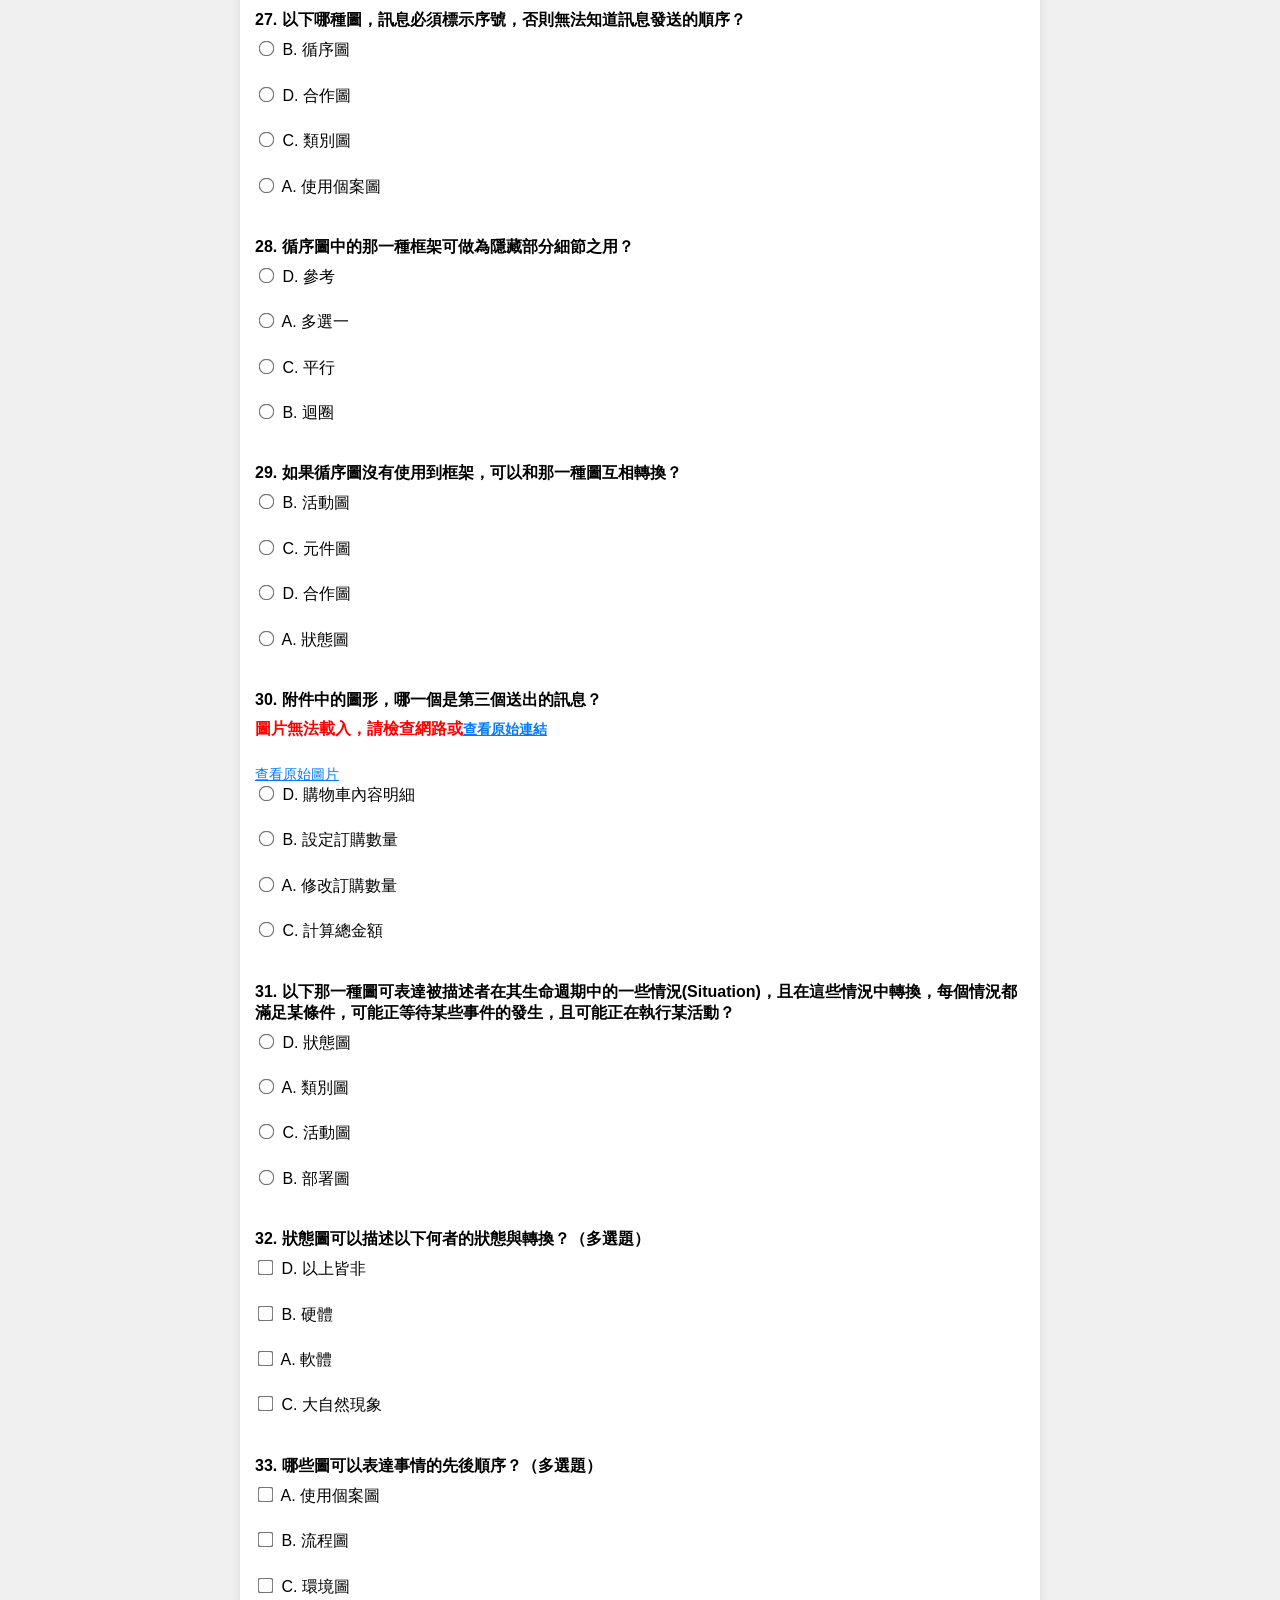
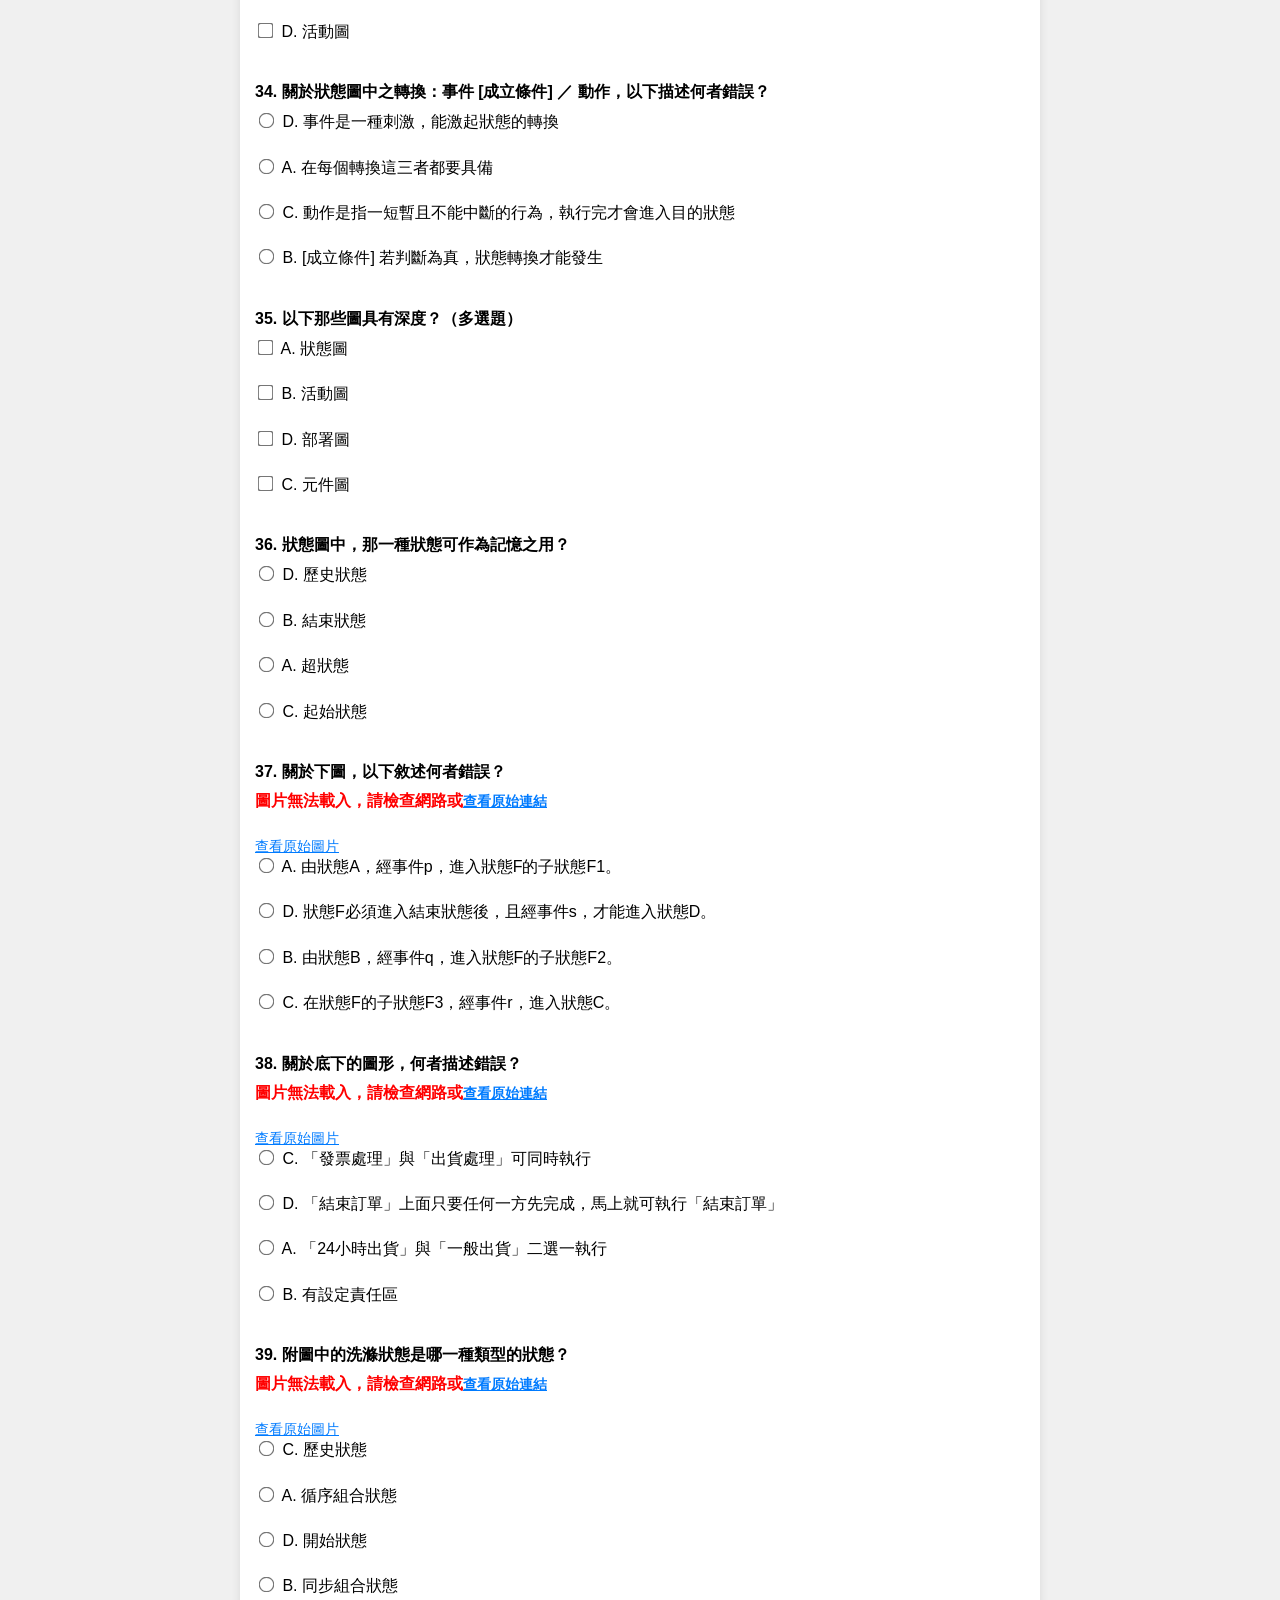
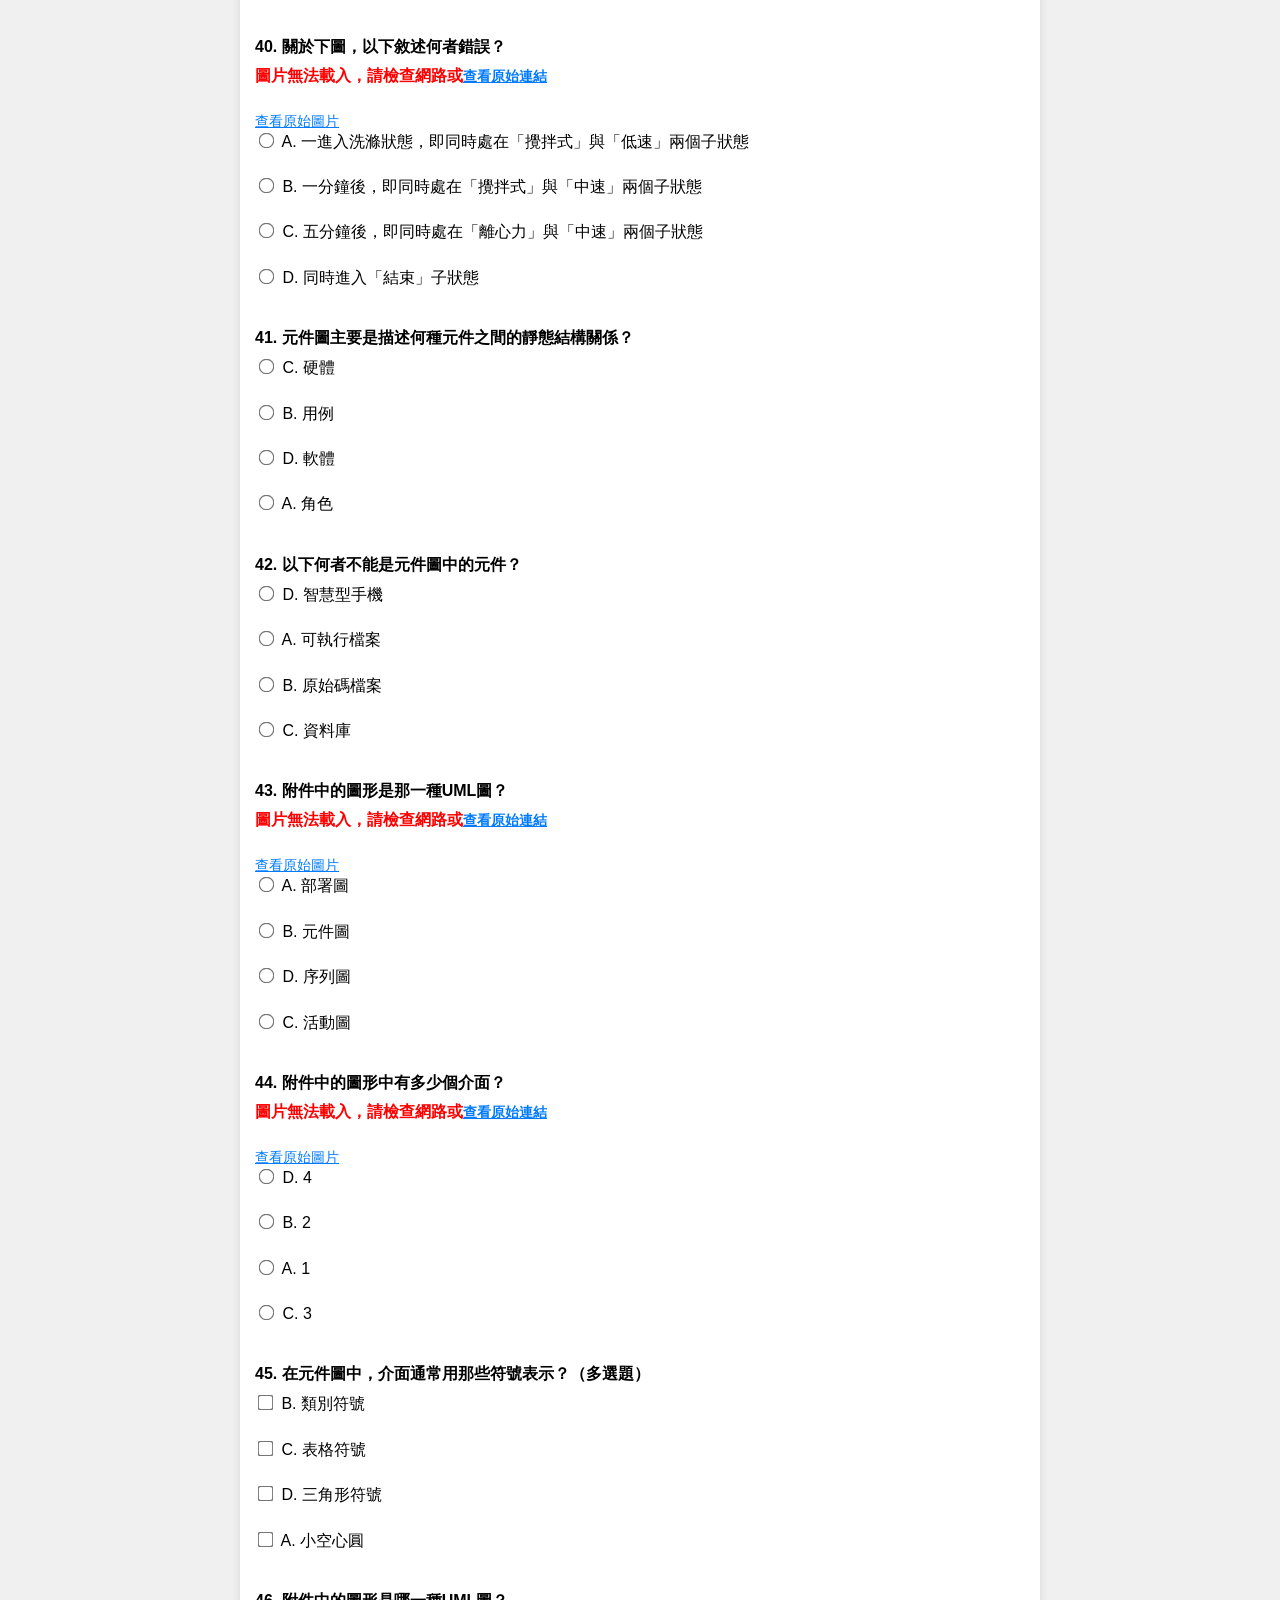
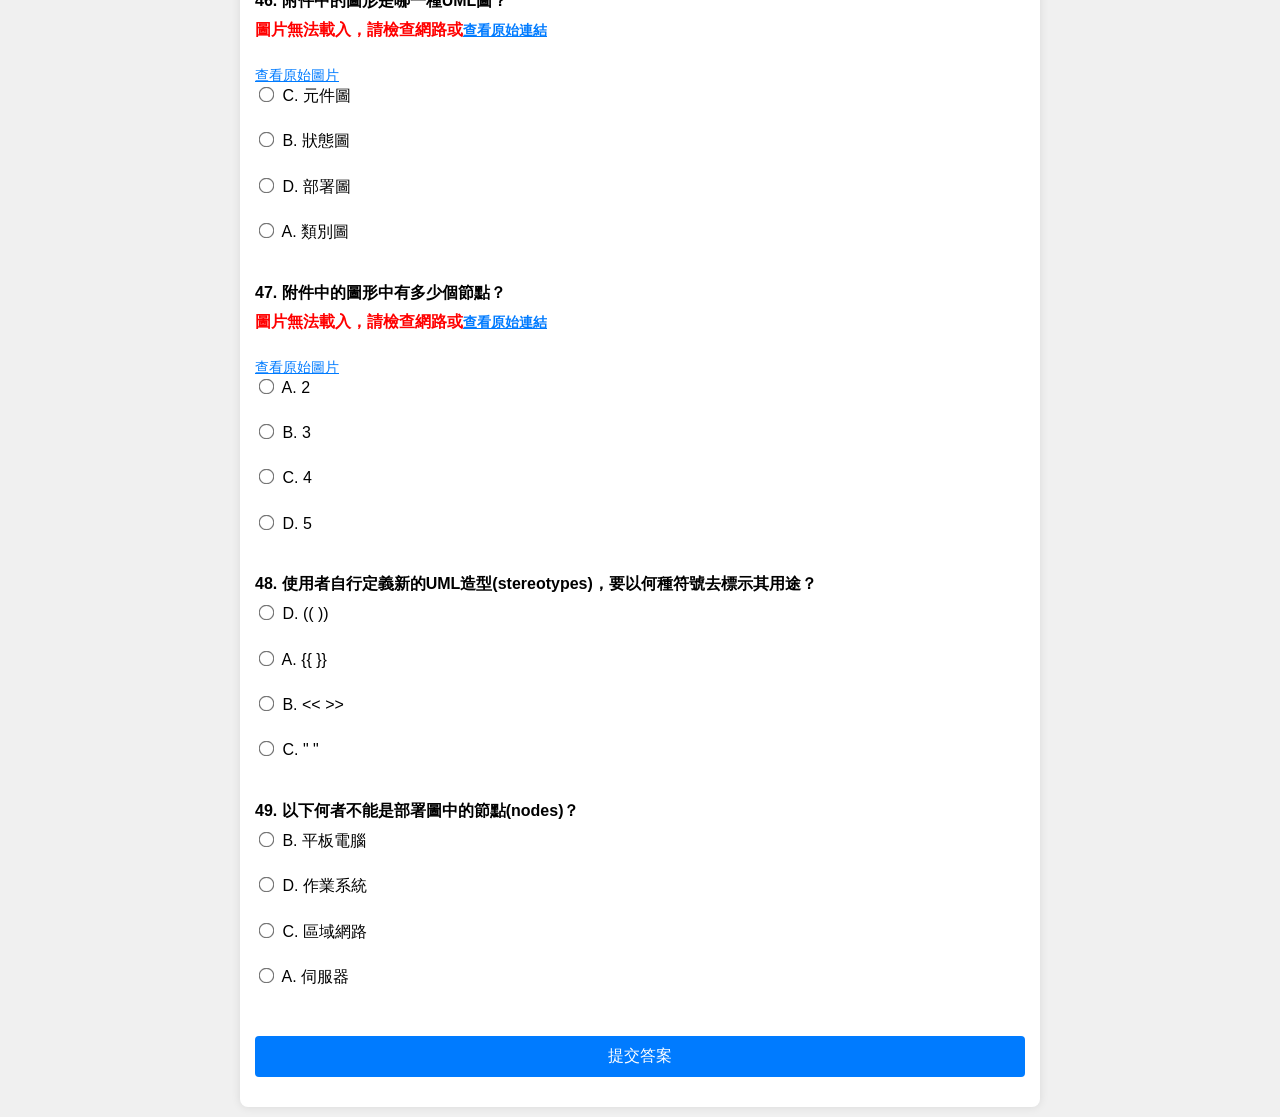
==== commit 38dc123d: "Add files via upload" ====
--- a/index.html
+++ b/index.html
@@ -90,6 +90,11 @@
       border-radius: 4px;
       display: block;
     }
+    .image-error {
+      color: red;
+      font-size: 14px;
+      margin: 8px 0;
+    }
     label {
       display: block;
       margin-bottom: 5px;
@@ -182,6 +187,9 @@
         font-size: 14px;
       }
       a {
+        font-size: 12px;
+      }
+      .image-error {
         font-size: 12px;
       }
     }
@@ -707,7 +715,7 @@
       component: [
         {
           id: 'component-q1',
-          text: '元件圖主要是描述什麼元件之間的靜態結構關係？',
+          text: '元件圖主要是描述何種元件之間的靜態結構關係？',
           type: 'radio',
           options: [
             { value: 'A', label: '角色' },
@@ -732,7 +740,7 @@
         {
           id: 'component-q3',
           text: '附件中的圖形是那一種UML圖？',
-          image: 'https://flipclass.stust.edu.tw/sysdata/attach/kexam/33219/kques/362/715112fc1b4e.png',
+          image: 'https://flipclass.stust.edu.tw/sysdata/attach/kexam.33219/kques.803640/715112fc4b56b3e5c054fd697c41e80b.png',
           type: 'radio',
           options: [
             { value: 'A', label: '部署圖' },
@@ -745,7 +753,7 @@
         {
           id: 'component-q4',
           text: '附件中的圖形中有多少個介面？',
-          image: 'https://flipclass.stust.edu.tw/sysdata/attach/kexam/33219/kques/362/664/ce556f858750f3d74434fc948170f65d.png',
+          image: 'https://flipclass.stust.edu.tw/sysdata/attach/kexam.33219/kques.803642/ce556f858750f3d74439fc948170f65d.png',
           type: 'radio',
           options: [
             { value: 'A', label: '1' },
@@ -770,7 +778,7 @@
         {
           id: 'component-q6',
           text: '附件中的圖形是哪一種UML圖？',
-          image: 'https://flipclass.stust.edu.tw/sysdata/attach/kexam/33219/kques/362/164/4ed36153cac9dea621ecdcde29776.png',
+          image: 'https://flipclass.stust.edu.tw/sysdata/attach/kexam.33219/kques.803641/4ed36153cacdea6217ec62923ce29776.png',
           type: 'radio',
           options: [
             { value: 'A', label: '類別圖' },
@@ -783,7 +791,7 @@
         {
           id: 'component-q7',
           text: '附件中的圖形中有多少個節點？',
-          image: 'https://flipclass.stust.edu.tw/sysdata/attach/kexam/33219/kques/362/173/731c1867986f22cdbb9300f84c2.png',
+          image: 'https://flipclass.stust.edu.tw/sysdata/attach/kexam.33219/kques.803643/731c1867986f22cdbb9300f4300c84c2.png',
           type: 'radio',
           options: [
             { value: 'A', label: '2' },
@@ -861,7 +869,11 @@
           questionDiv.className = 'question';
           questionDiv.innerHTML = `
             <p>${index + 1}. ${q.text}</p>
-            ${q.image ? `<img src="${q.image}" alt="UML Diagram"><br><a href="${q.image}" target="_blank">查看原始圖片</a>` : ''}
+            ${q.image ? `
+              <img src="${q.image}" alt="UML Diagram" id="img-${q.id}">
+              <p id="error-${q.id}" class="image-error" style="display: none;">圖片無法載入，請檢查網路或<a href="${q.image}" target="_blank">查看原始連結</a></p>
+              <br><a href="${q.image}" target="_blank">查看原始圖片</a>
+            ` : ''}
             ${shuffledOptions.map(option => `
               <label>
                 <input type="${q.type}" name="${q.id}" value="${option.value}">
@@ -871,6 +883,20 @@
             <p id="result-${q.id}" class="result"></p>
           `;
           quizContainer.appendChild(questionDiv);
+
+          // 添加圖片載入錯誤處理
+          if (q.image) {
+            const img = document.getElementById(`img-${q.id}`);
+            const errorP = document.getElementById(`error-${q.id}`);
+            img.onerror = () => {
+              img.style.display = 'none';
+              errorP.style.display = 'block';
+            };
+            img.onload = () => {
+              img.style.display = 'block';
+              errorP.style.display = 'none';
+            };
+          }
         });
         window.scrollTo(0, 0); // 渲染新測驗時滾動到頂部
       } catch (error) {
